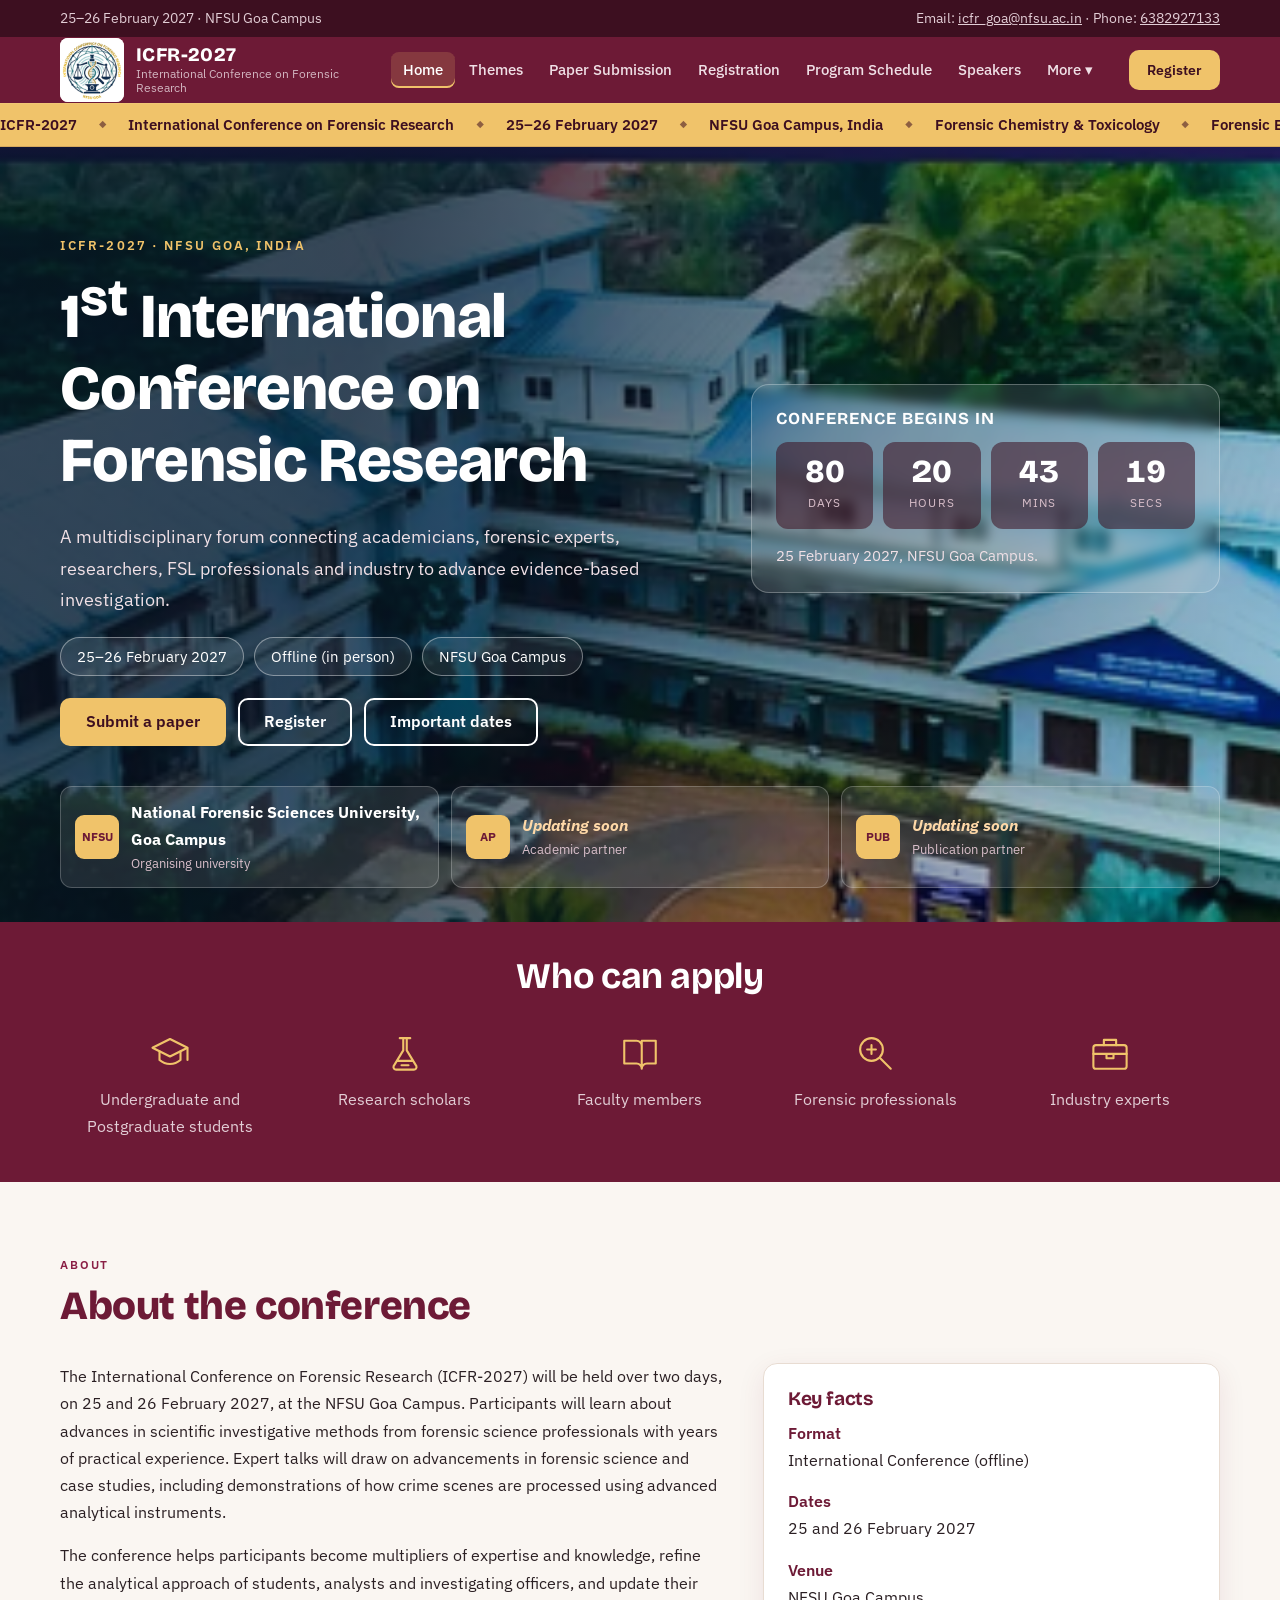
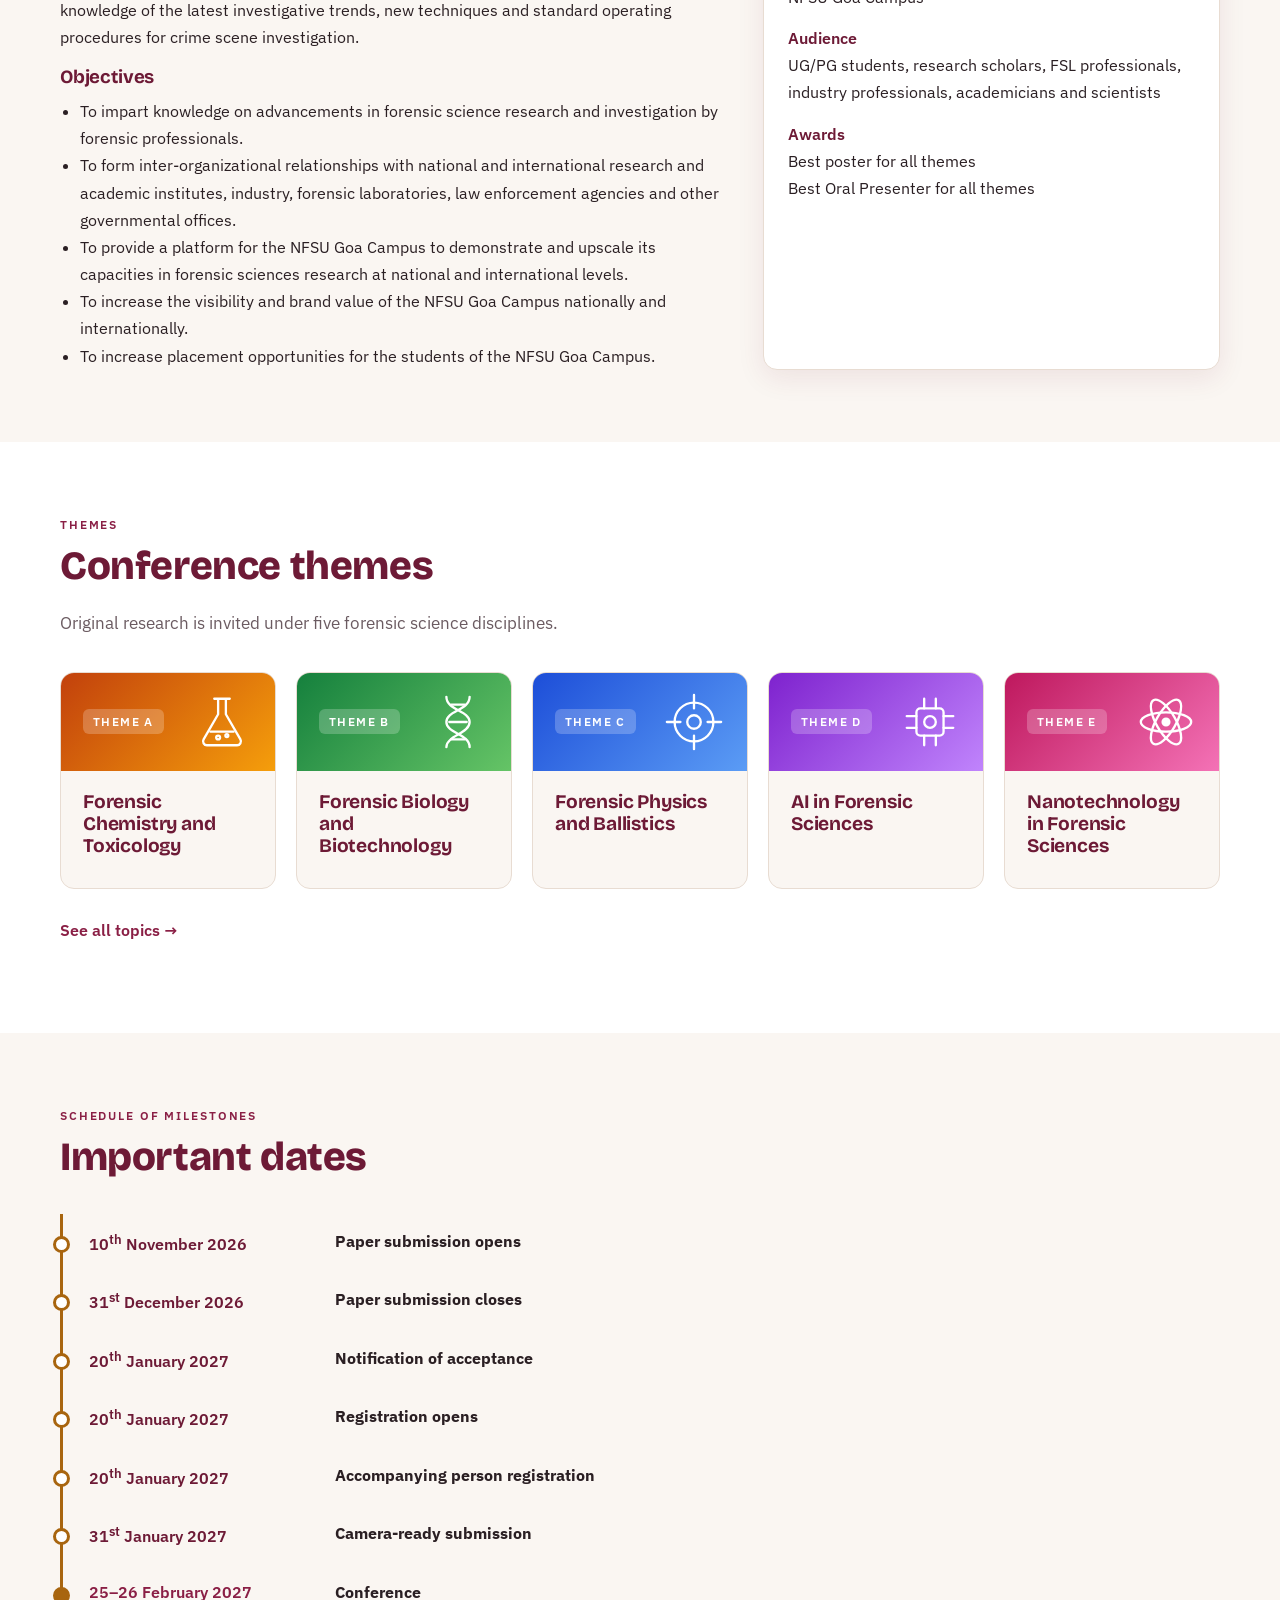
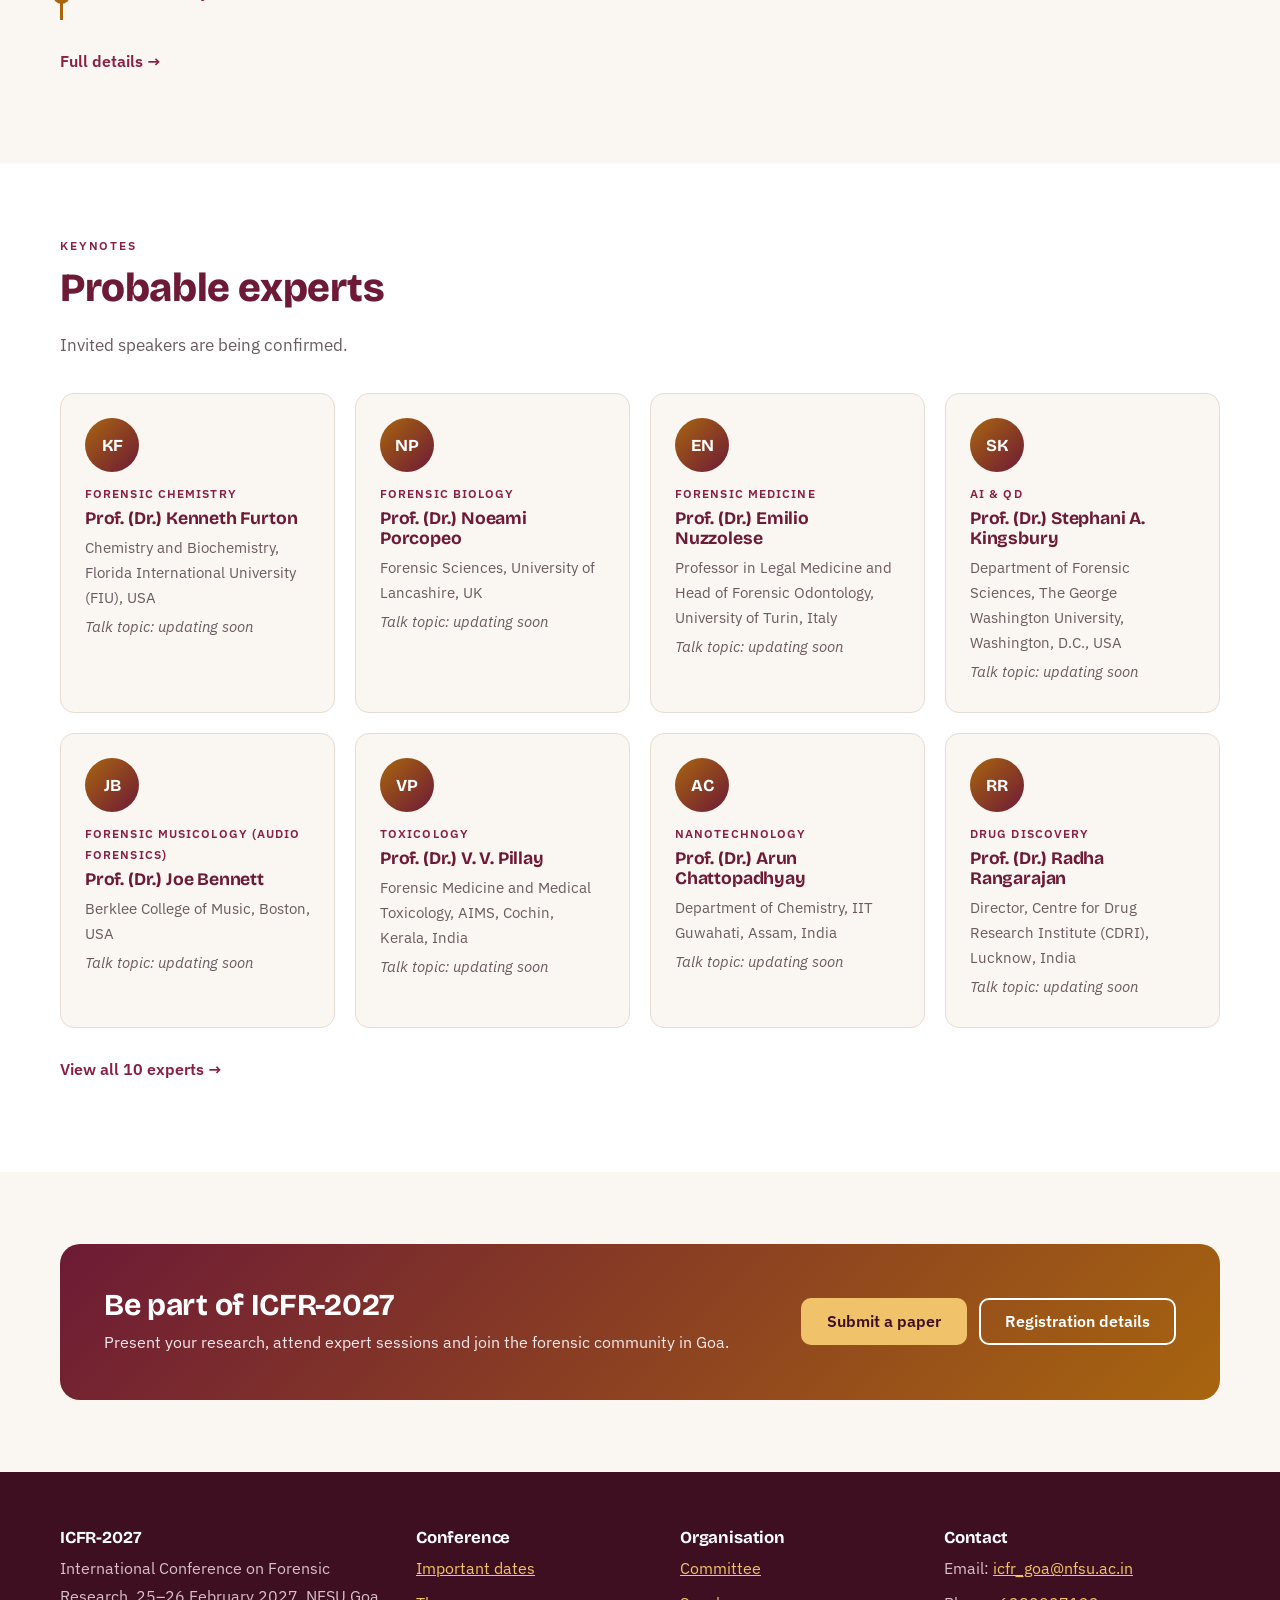
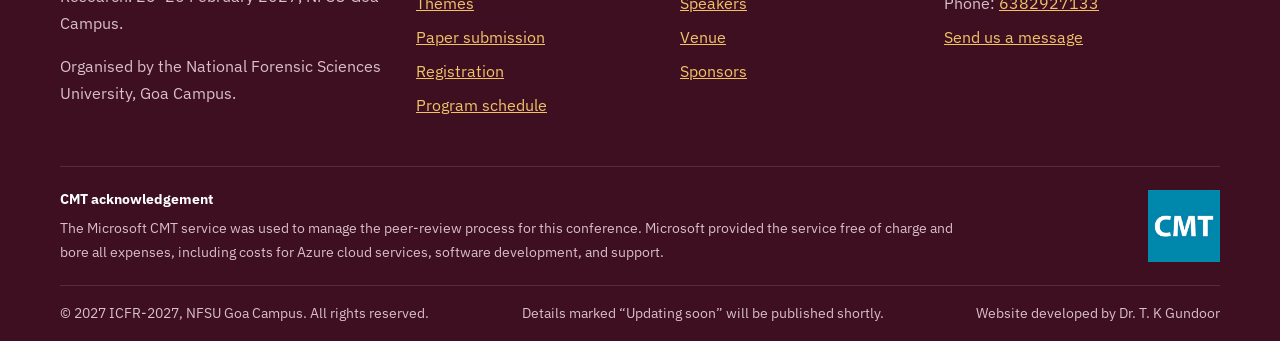
==== index.html @ ade4dafa "Initial commit" ====
<!doctype html>
<html lang="en">
<head>
<meta charset="utf-8">
<meta name="viewport" content="width=device-width, initial-scale=1">
<title>International Conference on Forensic Research (ICFR-2027)</title>
<meta name="description" content="ICFR-2027: two-day international conference on forensic research at NFSU Goa Campus, 25-26 February 2027. Call for papers, speakers, registration and programme.">
<meta name="theme-color" content="#6d1a36">
<link rel="canonical" href="https://www.example.org/">
<meta property="og:type" content="website">
<meta property="og:title" content="International Conference on Forensic Research (ICFR-2027)">
<meta property="og:description" content="ICFR-2027: two-day international conference on forensic research at NFSU Goa Campus, 25-26 February 2027. Call for papers, speakers, registration and programme.">
<meta property="og:url" content="https://www.example.org/">
<meta property="og:image" content="https://www.example.org/images/og-image.svg">
<meta name="twitter:card" content="summary_large_image">
<link rel="icon" href="images/favicon.svg" type="image/svg+xml">
<link rel="preconnect" href="https://fonts.googleapis.com">
<link rel="preconnect" href="https://fonts.gstatic.com" crossorigin>
<link rel="stylesheet" href="https://fonts.googleapis.com/css2?family=Bricolage+Grotesque:opsz,wght@12..96,500;12..96,700;12..96,800&family=IBM+Plex+Sans:wght@400;500;600&display=swap">
<link rel="stylesheet" href="css/style.css">
<script>document.documentElement.classList.add('js')</script>
<script type="application/ld+json">{"@context":"https://schema.org","@type":"Event","name":"International Conference on Forensic Research (ICFR-2027)","startDate":"2027-02-25","endDate":"2027-02-26","eventAttendanceMode":"https://schema.org/OfflineEventAttendanceMode","eventStatus":"https://schema.org/EventScheduled","location":{"@type":"Place","name":"NFSU Goa Campus","address":"Goa, India"},"organizer":{"@type":"Organization","name":"National Forensic Sciences University, Goa Campus"},"description":"A two-day international conference on forensic research."}</script>
</head>
<body>
<a class="skip" href="#main">Skip to main content</a>
<div class="topbar"><div class="container"><span>25&ndash;26 February 2027 &middot; NFSU Goa Campus</span><span>Email: <span class="upd" data-cfg="email">Updating soon</span> &middot; Phone: <span class="upd" data-cfg="phone">Updating soon</span></span></div></div>
<header class="site-header"><div class="container">
  <a class="brand" href="index.html" aria-label="ICFR-2027 home"><img class="brand-logo" src="images/icfr-goa-logo.png" alt="" aria-hidden="true"><span><strong>ICFR-2027</strong><small>International Conference on Forensic Research</small></span></a>
  <button class="menu-toggle" aria-controls="site-nav" aria-expanded="false">Menu</button>
  <nav id="site-nav" aria-label="Main"><ul class="nav"><li><a href="index.html" aria-current="page">Home</a></li><li><a href="call-for-papers.html">Themes</a></li><li><a href="submission.html">Paper Submission</a></li><li><a href="registration.html">Registration</a></li><li><a href="schedule.html">Program Schedule</a></li><li><a href="speakers.html">Speakers</a></li><li class="m-only"><a href="important-dates.html">Important Dates</a></li><li class="m-only"><a href="venue.html">Venue</a></li><li class="m-only"><a href="goa-guide.html">Explore Goa</a></li><li class="m-only"><a href="committee.html">Committee</a></li><li class="m-only"><a href="sponsors.html">Sponsors</a></li><li class="m-only"><a href="contact.html">Contact</a></li><li class="has-more"><button class="more-btn" aria-expanded="false" aria-haspopup="true">More &#9662;</button><ul class="more-menu"><li><a href="important-dates.html">Important Dates</a></li><li><a href="venue.html">Venue</a></li><li><a href="goa-guide.html">Explore Goa</a></li><li><a href="committee.html">Committee</a></li><li><a href="sponsors.html">Sponsors</a></li><li><a href="contact.html">Contact</a></li></ul></li></ul></nav>
  <a class="btn primary sm hdr-cta" href="registration.html">Register</a>
</div></header>
<div class="ticker" aria-label="Conference announcements"><div class="ticker-track"><div class="ticker-group"><span>ICFR-2027</span><span>International Conference on Forensic Research</span><span>25&ndash;26 February 2027</span><span>NFSU Goa Campus, India</span><span>Forensic Chemistry &amp; Toxicology</span><span>Forensic Biology &amp; Biotechnology</span><span>Forensic Physics &amp; Ballistics</span><span>AI in Forensic Sciences</span><span>Nanotechnology in Forensic Sciences</span><span>Paper submissions open 10 November 2026</span></div><div class="ticker-group" aria-hidden="true"><span>ICFR-2027</span><span>International Conference on Forensic Research</span><span>25&ndash;26 February 2027</span><span>NFSU Goa Campus, India</span><span>Forensic Chemistry &amp; Toxicology</span><span>Forensic Biology &amp; Biotechnology</span><span>Forensic Physics &amp; Ballistics</span><span>AI in Forensic Sciences</span><span>Nanotechnology in Forensic Sciences</span><span>Paper submissions open 10 November 2026</span></div></div></div>
<main id="main">

<header class="hero" id="home">
<div class="hero-marquee" aria-hidden="true"><div class="hero-marquee-track"><img src="images/home-campus-marquee.png" alt="" fetchpriority="high"><img src="images/home-forensics-marquee.png" alt="" loading="lazy"><img src="images/home-campus-marquee.png" alt="" loading="lazy"></div></div>
<div class="container">
 <div class="hero-main">
  <div>
   <span class="kicker">ICFR-2027 &middot; NFSU Goa, India</span>
   <h1>1<sup>st</sup> International Conference on Forensic Research</h1>
   <p class="lede">A multidisciplinary forum connecting academicians, forensic experts, researchers, FSL professionals and industry to advance evidence-based investigation.</p>
   <div class="chips"><span>25&ndash;26 February 2027</span><span>Offline (in person)</span><span>NFSU Goa Campus</span></div>
   <div class="actions"><a class="btn primary" href="submission.html">Submit a paper</a><a class="btn ghost" href="registration.html">Register</a><a class="btn ghost" href="important-dates.html">Important dates</a></div>
  </div>
  <aside class="cd-card" aria-label="Countdown to the conference">
   <h2>Conference begins in</h2>
   <div class="countdown" data-target="2027-02-25T09:00:00+05:30" role="timer"><div><b data-u="d">--</b><span>Days</span></div><div><b data-u="h">--</b><span>Hours</span></div><div><b data-u="m">--</b><span>Mins</span></div><div><b data-u="s">--</b><span>Secs</span></div></div>
   <p class="cd-msg">25 February 2027, NFSU Goa Campus.</p>
  </aside>
 </div>
 <div class="host-strip" aria-label="Organisers">
  <div class="host"><span class="emblem">NFSU</span><span><strong>National Forensic Sciences University, Goa Campus</strong><small>Organising university</small></span></div>
  <div class="host"><span class="emblem">AP</span><span><strong class="upd">Updating soon</strong><small>Academic partner</small></span></div>
  <div class="host"><span class="emblem">PUB</span><span><strong class="upd">Updating soon</strong><small>Publication partner</small></span></div>
 </div>
</div></header>
<section class="audience-band"><div class="container">
 <h2>Who can apply</h2>
 <div class="audience-list">
  <div class="audience-item"><svg viewBox="0 0 48 48" aria-hidden="true"><path d="m4 18 20-10 20 10-20 10L4 18Z"/><path d="M12 22v10c7 6 17 6 24 0V22M44 19v13"/></svg><span>Undergraduate and Postgraduate students</span></div>
    <div class="audience-item"><svg viewBox="0 0 48 48" aria-hidden="true"><path d="M18 7h12M22 7v14L11 39a3 3 0 0 0 3 4h20a3 3 0 0 0 3-4L26 21V7M16 33h16M20 38h8"/></svg><span>Research scholars</span></div>
  <div class="audience-item"><svg viewBox="0 0 48 48" aria-hidden="true"><path d="M6 10h14a6 6 0 0 1 6 6v26a6 6 0 0 0-6-6H6zM42 10H28a6 6 0 0 0-2 0v32a6 6 0 0 1 6-6h10z"/></svg><span>Faculty members</span></div>
  <div class="audience-item"><svg viewBox="0 0 48 48" aria-hidden="true"><circle cx="20" cy="20" r="13"/><path d="m30 30 12 12M15 20h10M20 15v10"/></svg><span>Forensic professionals</span></div>
  <div class="audience-item"><svg viewBox="0 0 48 48" aria-hidden="true"><rect x="5" y="15" width="38" height="27" rx="3"/><path d="M17 15V9h14v6M5 25h38M20 25v5h8v-5"/></svg><span>Industry experts</span></div>

 </div>
</div></section>
<section class="section"><div class="container"><div class="sec-head reveal"><span class="eyebrow">About</span><h2>About the conference</h2></div>
<div class="split">
 <div class="reveal">
  <p>The International Conference on Forensic Research (ICFR-2027) will be held over two days, on 25 and 26 February 2027, at the NFSU Goa Campus. Participants will learn about advances in scientific investigative methods from forensic science professionals with years of practical experience. Expert talks will draw on advancements in forensic science and case studies, including demonstrations of how crime scenes are processed using advanced analytical instruments.</p>
  <p>The conference helps participants become multipliers of expertise and knowledge, refine the analytical approach of students, analysts and investigating officers, and update their knowledge of the latest investigative trends, new techniques and standard operating procedures for crime scene investigation.</p>
  <h3>Objectives</h3><ul class="plain-list"><li>To impart knowledge on advancements in forensic science research and investigation by forensic professionals.</li><li>To form inter-organizational relationships with national and international research and academic institutes, industry, forensic laboratories, law enforcement agencies and other governmental offices.</li><li>To provide a platform for the NFSU Goa Campus to demonstrate and upscale its capacities in forensic sciences research at national and international levels.</li><li>To increase the visibility and brand value of the NFSU Goa Campus nationally and internationally.</li><li>To increase placement opportunities for the students of the NFSU Goa Campus.</li></ul>
 </div>
 <aside class="card reveal"><h3>Key facts</h3><dl class="facts">
  <div><dt>Format</dt><dd>International Conference (offline)</dd></div>
  <div><dt>Dates</dt><dd>25 and 26 February 2027</dd></div>
  <div><dt>Venue</dt><dd>NFSU Goa Campus</dd></div>
  <!--<div><dt>Expected participants</dt><dd>Approximately 200</dd></div>-->
  <div><dt>Audience</dt><dd>UG/PG students, research scholars, FSL professionals, industry professionals, academicians and scientists</dd></div>
  <div><dt>Awards</dt><dd>Best poster for all themes<p>Best Oral Presenter for all themes</p></dd></div>
 </dl></aside>
</div></div></section><section class="section alt"><div class="container"><div class="sec-head reveal"><span class="eyebrow">Themes</span><h2>Conference themes</h2><p>Original research is invited under five forensic science disciplines.</p></div><div class="grid g5"><article class="card theme tA reveal"><div class="band"><span class="code">THEME A</span><svg viewBox="0 0 64 64" aria-hidden="true"><path d="M24 8h16M28 8v16L13 50a4 4 0 0 0 3.5 6h31a4 4 0 0 0 3.5-6L36 24V8"/><path d="M20 42h24"/><circle cx="28" cy="48" r="2"/><circle cx="37" cy="46" r="1.5"/></svg></div><div class="body"><h3>Forensic Chemistry and Toxicology</h3></div></article><article class="card theme tB reveal"><div class="band"><span class="code">THEME B</span><svg viewBox="0 0 64 64" aria-hidden="true"><path d="M20 6c0 14 24 14 24 26S20 46 20 58"/><path d="M44 6c0 14-24 14-24 26s24 12 24 26"/><path d="M25 14h14M23 32h18M25 50h14"/></svg></div><div class="body"><h3>Forensic Biology and Biotechnology</h3></div></article><article class="card theme tC reveal"><div class="band"><span class="code">THEME C</span><svg viewBox="0 0 64 64" aria-hidden="true"><circle cx="32" cy="32" r="20"/><circle cx="32" cy="32" r="7"/><path d="M32 4v14M32 46v14M4 32h14M46 32h14"/></svg></div><div class="body"><h3>Forensic Physics and Ballistics</h3></div></article><article class="card theme tD reveal"><div class="band"><span class="code">THEME D</span><svg viewBox="0 0 64 64" aria-hidden="true"><rect x="18" y="18" width="28" height="28" rx="4"/><circle cx="32" cy="32" r="6"/><path d="M26 8v10M38 8v10M26 46v10M38 46v10M8 26h10M8 38h10M46 26h10M46 38h10"/></svg></div><div class="body"><h3>AI in Forensic Sciences</h3></div></article><article class="card theme tE reveal"><div class="band"><span class="code">THEME E</span><svg viewBox="0 0 64 64" aria-hidden="true"><ellipse cx="32" cy="32" rx="26" ry="10"/><ellipse cx="32" cy="32" rx="26" ry="10" transform="rotate(60 32 32)"/><ellipse cx="32" cy="32" rx="26" ry="10" transform="rotate(120 32 32)"/><circle cx="32" cy="32" r="3.5" fill="#fff"/></svg></div><div class="body"><h3>Nanotechnology in Forensic Sciences</h3></div></article></div><p class="mt"><a class="link-more" href="call-for-papers.html">See all topics</a></p></div></section><section class="section"><div class="container"><div class="sec-head reveal"><span class="eyebrow">Schedule of milestones</span><h2>Important dates</h2></div><ol class="timeline reveal"><li><time datetime="2026-11-10">10<sup>th</sup> November 2026</time><div><strong>Paper submission opens</strong></div></li><li><time datetime="2026-12-31">31<sup>st</sup> December 2026</time><div><strong>Paper submission closes</strong></div></li><li><time datetime="2027-01-20">20<sup>th</sup> January 2027</time><div><strong>Notification of acceptance</strong></div></li><li><time datetime="2027-01-20">20<sup>th</sup> January 2027</time><div><strong>Registration opens</strong></div></li><li><time datetime="2027-01-20">20<sup>th</sup> January 2027</time><div><strong>Accompanying person registration</strong></div></li><li><time datetime="2027-01-31">31<sup>st</sup> January 2027</time><div><strong>Camera-ready submission</strong></div></li><li class="main"><time datetime="2027-02-25">25&ndash;26 February 2027</time><div><strong>Conference</strong></div></li></ol><p class="mt"><a class="link-more" href="important-dates.html">Full details</a></p></div></section><section class="section alt"><div class="container"><div class="sec-head reveal"><span class="eyebrow">Keynotes</span><h2>Probable experts</h2><p>Invited speakers are being confirmed.</p></div><div class="grid g4"><article class="card person reveal"><div class="avatar">KF</div><span class="role">Forensic Chemistry</span><h3>Prof. (Dr.) Kenneth Furton</h3><p>Chemistry and Biochemistry, Florida International University (FIU), USA</p><p class="upd">Talk topic: updating soon</p></article><article class="card person reveal"><div class="avatar">NP</div><span class="role">Forensic Biology</span><h3>Prof. (Dr.) Noeami Porcopeo</h3><p>Forensic Sciences, University of Lancashire, UK</p><p class="upd">Talk topic: updating soon</p></article><article class="card person reveal"><div class="avatar">EN</div><span class="role">Forensic Medicine</span><h3>Prof. (Dr.) Emilio Nuzzolese</h3><p>Professor in Legal Medicine and Head of Forensic Odontology, University of Turin, Italy</p><p class="upd">Talk topic: updating soon</p></article><article class="card person reveal"><div class="avatar">SK</div><span class="role">AI &amp; QD</span><h3>Prof. (Dr.) Stephani A. Kingsbury</h3><p>Department of Forensic Sciences, The George Washington University, Washington, D.C., USA</p><p class="upd">Talk topic: updating soon</p></article><article class="card person reveal"><div class="avatar">JB</div><span class="role">Forensic Musicology (Audio Forensics)</span><h3>Prof. (Dr.) Joe Bennett</h3><p>Berklee College of Music, Boston, USA</p><p class="upd">Talk topic: updating soon</p></article><article class="card person reveal"><div class="avatar">VP</div><span class="role">Toxicology</span><h3>Prof. (Dr.) V. V. Pillay</h3><p>Forensic Medicine and Medical Toxicology, AIMS, Cochin, Kerala, India</p><p class="upd">Talk topic: updating soon</p></article><article class="card person reveal"><div class="avatar">AC</div><span class="role">Nanotechnology</span><h3>Prof. (Dr.) Arun Chattopadhyay</h3><p>Department of Chemistry, IIT Guwahati, Assam, India</p><p class="upd">Talk topic: updating soon</p></article><article class="card person reveal"><div class="avatar">RR</div><span class="role">Drug discovery</span><h3>Prof. (Dr.) Radha Rangarajan</h3><p>Director, Centre for Drug Research Institute (CDRI), Lucknow, India</p><p class="upd">Talk topic: updating soon</p></article></div><p class="mt"><a class="link-more" href="speakers.html">View all 10 experts</a></p></div></section><section class="section"><div class="container"><div class="cta-band reveal"><div><h2>Be part of ICFR-2027</h2><p>Present your research, attend expert sessions and join the forensic community in Goa.</p></div><div class="actions"><a class="btn primary" href="submission.html">Submit a paper</a><a class="btn ghost" href="registration.html">Registration details</a></div></div></div></section>
</main>
<footer class="site-footer"><div class="container">
  <div class="cols">
    <div><h3>ICFR-2027</h3><p>International Conference on Forensic Research. 25&ndash;26 February 2027, NFSU Goa Campus.</p><p>Organised by the National Forensic Sciences University, Goa Campus.</p></div>
    <div><h3>Conference</h3><ul><li><a href="important-dates.html">Important dates</a></li><li><a href="call-for-papers.html">Themes</a></li><li><a href="submission.html">Paper submission</a></li><li><a href="registration.html">Registration</a></li><li><a href="schedule.html">Program schedule</a></li></ul></div>
    <div><h3>Organisation</h3><ul><li><a href="committee.html">Committee</a></li><li><a href="speakers.html">Speakers</a></li><li><a href="venue.html">Venue</a></li><li><a href="sponsors.html">Sponsors</a></li></ul></div>
    <div><h3>Contact</h3><ul><li>Email: <span class="upd" data-cfg="email">Updating soon</span></li><li>Phone: <span class="upd" data-cfg="phone">Updating soon</span></li><li><a href="contact.html">Send us a message</a></li></ul></div>
  </div>
  <div class="cmt-ack"><p><strong>CMT acknowledgement</strong><br>The Microsoft CMT service was used to manage the peer-review process for this conference. Microsoft provided the service free of charge and bore all expenses, including costs for Azure cloud services, software development, and support.</p><img src="images/microsoft-cmt-logo.png" alt="Microsoft CMT logo" width="72" height="72" loading="lazy"></div>
  <div class="legal"><span>&copy; 2027 ICFR-2027, NFSU Goa Campus. All rights reserved.</span><span>Details marked &ldquo;Updating soon&rdquo; will be published shortly.</span><span>Website developed by Dr. T. K Gundoor</span></div>
</div></footer>
<button class="to-top" aria-label="Back to top">&uarr;</button>
<script src="js/config.js"></script>
<script src="js/main.js"></script>
</body>
</html>
---- css/style.css ----
/* ICFR-2027 – main stylesheet */
:root{
  --navy:#6d1a36;--navy-d:#3d0f20;--teal:#a8650f;--teal-l:#f0c36a;
  --bg:#faf6f2;--surface:#ffffff;--ink:#2a1f23;--mute:#6b5b61;--line:#e8dcd2;
  --head:#6d1a36;--link:#8a1f45;--amber:#b45309;--thead:#6d1a36;--row:#f8f1ea;
  --radius:14px;--shadow:0 8px 28px rgba(109,26,54,.09);
}
@media (prefers-color-scheme:dark){
  :root{--bg:#1a0d13;--surface:#26141d;--ink:#f3e9ee;--mute:#bfa9b3;--line:#46283a;--head:#fbeff4;--link:#f0c36a;--amber:#fbbf24;--thead:#5a1730;--row:#2f1923;--shadow:0 8px 28px rgba(0,0,0,.45)}
}
*,*::before,*::after{box-sizing:border-box}
html{scroll-behavior:smooth;scroll-padding-top:96px;-webkit-text-size-adjust:100%}
body{margin:0;font:400 1rem/1.7 "IBM Plex Sans",system-ui,-apple-system,"Segoe UI",Roboto,sans-serif;color:var(--ink);background:var(--bg)}
img,svg{max-width:100%}
h1,h2,h3,h4{font-family:"Bricolage Grotesque","IBM Plex Sans",system-ui,sans-serif;line-height:1.15;margin:0 0 .5em;color:var(--head);letter-spacing:-.01em}
p{margin:0 0 1em}
a{color:var(--link)}
:focus-visible{outline:3px solid var(--teal-l);outline-offset:2px;border-radius:4px}
.skip{position:absolute;left:-999px;top:8px;background:#fff;color:#000;padding:10px 16px;z-index:200;border-radius:8px;font-weight:600}
.skip:focus{left:8px}
.container{width:min(1160px,100% - 40px);margin-inline:auto}
.upd{color:var(--amber);font-style:italic}
.note{color:var(--mute);font-size:.92rem}

/* top bar + header */
.topbar{background:var(--navy-d);color:#e2cdd5;font-size:.85rem}
.topbar .container{display:flex;flex-wrap:wrap;gap:6px 22px;justify-content:space-between;padding:7px 0}
.topbar a{color:#e2cdd5}
.site-header{position:sticky;top:0;z-index:50;background:var(--navy);box-shadow:0 1px 0 rgba(255,255,255,.08)}
.site-header.scrolled{box-shadow:0 6px 20px rgba(0,0,0,.28)}
.site-header .container{display:flex;align-items:center;gap:18px;min-height:66px}
.brand{display:flex;align-items:center;gap:12px;color:#fff;text-decoration:none;margin-right:auto}
.brand-logo{width:64px;height:64px;flex:none;object-fit:contain;background:#fff;border-radius:8px}
.brand strong{display:block;font:800 1.2rem/1 "Bricolage Grotesque",sans-serif;letter-spacing:.02em}
.brand small{display:block;color:#d2b5c0;font-size:.72rem;line-height:1.2;margin-top:3px;max-width:220px}
.nav{display:flex;align-items:center;gap:2px;list-style:none;margin:0;padding:0}
.nav a,.nav .more-btn{color:#f0e0e6;text-decoration:none;font:500 .92rem/1 "IBM Plex Sans",sans-serif;padding:11px 12px;border-radius:8px;background:none;border:0;cursor:pointer;display:inline-flex;align-items:center;gap:6px}
.nav a:hover,.nav .more-btn:hover{background:rgba(255,255,255,.1);color:#fff}
.nav a[aria-current="page"],.nav .more-btn.active{color:#fff;background:rgba(240,195,106,.18);box-shadow:inset 0 -2px 0 var(--teal-l)}
.has-more{position:relative}
.more-menu{position:absolute;right:0;top:calc(100% + 8px);min-width:210px;background:var(--surface);border:1px solid var(--line);border-radius:12px;box-shadow:var(--shadow);padding:6px;list-style:none;margin:0;display:none}
.more-menu.open{display:block}
.more-menu a{display:block;color:var(--ink);padding:10px 12px}
.more-menu a:hover{background:var(--row);color:var(--link)}
.more-menu a[aria-current="page"]{color:var(--link);background:var(--row);box-shadow:none}
.hdr-cta{margin-left:6px}
.menu-toggle{display:none;background:none;border:1px solid rgba(255,255,255,.35);color:#fff;border-radius:8px;padding:8px 12px;font:600 .9rem "IBM Plex Sans",sans-serif;cursor:pointer}

/* buttons */
.btn{display:inline-block;padding:12px 24px;border-radius:10px;font-weight:600;text-decoration:none;border:2px solid transparent;cursor:pointer;font-family:inherit;font-size:1rem;line-height:1.2;transition:transform .15s,background .15s}
.btn:hover{transform:translateY(-2px)}
.btn.primary{background:var(--teal-l);color:#3d0f20}
.btn.primary:hover{background:#f6d58f}
.btn.ghost{border-color:#fff;color:#fff}
.btn.ghost:hover{background:rgba(255,255,255,.14)}
.btn.solid{background:var(--navy);color:#fff}
.btn.solid:hover{background:#8a2447}
.btn.sm{padding:9px 16px;font-size:.9rem}
.btn.is-disabled{opacity:.6;pointer-events:none;cursor:not-allowed}
@media(prefers-color-scheme:dark){.btn.solid{background:#8a2447}}

/* hero */
.hero{position:relative;color:#fff;background:var(--navy);overflow:hidden}
.hero-marquee{position:absolute;inset:0;overflow:hidden}
.hero-marquee-track{display:flex;width:300%;height:100%;animation:hero-slideshow 18s ease-in-out infinite}
.hero-marquee-track img{width:33.333333%;height:100%;flex:none;object-fit:cover}
.hero::before{content:"";position:absolute;inset:0;background:linear-gradient(100deg,rgba(7,18,35,.76) 28%,rgba(7,18,35,.48) 62%,rgba(7,18,35,.18));z-index:1}
@keyframes hero-slideshow{
  0%,27%{transform:translateX(0)}
  33%,60%{transform:translateX(-33.333333%)}
  66%,100%{transform:translateX(-66.666667%)}
}
.hero .container{position:relative;z-index:2}
.hero-main{padding:84px 0 40px;display:grid;grid-template-columns:1.25fr .9fr;gap:40px;align-items:center}
.kicker{display:inline-block;color:var(--teal-l);font-weight:600;letter-spacing:.16em;text-transform:uppercase;font-size:.82rem;margin-bottom:12px}
.hero h1{color:#fff;font-size:clamp(2.2rem,5.2vw,3.9rem);font-weight:800;margin-bottom:.4em}
.hero .lede{font-size:1.15rem;color:#f0e0e6;max-width:620px}
.chips{display:flex;flex-wrap:wrap;gap:10px;margin:22px 0}
.chips span{border:1px solid rgba(255,255,255,.4);background:rgba(255,255,255,.08);border-radius:99px;padding:6px 16px;font-size:.92rem}
.hero .actions{display:flex;flex-wrap:wrap;gap:12px}
.cd-card{background:rgba(255,255,255,.1);border:1px solid rgba(255,255,255,.28);backdrop-filter:blur(6px);border-radius:18px;padding:24px}
.cd-card h2{color:#fff;font-size:1.05rem;letter-spacing:.06em;text-transform:uppercase;margin-bottom:14px}
.countdown{display:grid;grid-template-columns:repeat(4,1fr);gap:10px;text-align:center}
.countdown div{background:rgba(61,15,32,.55);border-radius:12px;padding:14px 4px}
.countdown b{display:block;font:800 2rem/1 "Bricolage Grotesque",sans-serif;font-variant-numeric:tabular-nums}
.countdown span{font-size:.75rem;letter-spacing:.1em;text-transform:uppercase;color:#d9bfca}
.cd-card p{margin:14px 0 0;color:#f0e0e6;font-size:.92rem}
.host-strip{display:grid;grid-template-columns:repeat(auto-fit,minmax(250px,1fr));gap:12px;padding:0 0 34px}
.host{background:rgba(255,255,255,.1);border:1px solid rgba(255,255,255,.22);border-radius:12px;padding:12px 14px;display:flex;gap:12px;align-items:center}
.emblem{width:44px;height:44px;border-radius:9px;background:var(--teal-l);color:var(--navy);font-weight:800;display:grid;place-items:center;font-size:.78rem;flex:none}
.host small{display:block;color:#d9bfca;font-size:.82rem}
.host .upd{color:#ffd9a8}

/* inner page hero */
.page-hero{background:radial-gradient(900px 300px at 85% -20%,rgba(240,195,106,.28),transparent),linear-gradient(135deg,var(--navy-d),var(--navy));color:#fff;padding:54px 0 48px}
.page-hero h1{color:#fff;font-size:clamp(2rem,4.5vw,3rem);font-weight:800;margin-bottom:.3em}
.page-hero p{color:#efdde4;max-width:720px;font-size:1.1rem;margin:0}
.crumbs{font-size:.85rem;color:#d2b5c0;margin-bottom:14px}
.crumbs a{color:#d2b5c0}

/* sections */
.section{padding:72px 0}
.section.alt{background:var(--surface)}
.sec-head{max-width:760px;margin-bottom:34px}
.eyebrow{display:block;color:var(--link);font-weight:600;letter-spacing:.15em;text-transform:uppercase;font-size:.78rem;margin-bottom:8px}
.sec-head h2{font-size:clamp(1.7rem,3.6vw,2.5rem);font-weight:800}
.sec-head p{color:var(--mute);font-size:1.05rem}
.grid{display:grid;gap:20px}
.g2{grid-template-columns:repeat(auto-fit,minmax(min(100%,320px),1fr))}
.g3{grid-template-columns:repeat(auto-fit,minmax(min(100%,260px),1fr))}
.g5{grid-template-columns:repeat(5,1fr)}
@media(max-width:1100px){.g5{grid-template-columns:repeat(3,1fr)}}
@media(max-width:700px){.g5{grid-template-columns:repeat(auto-fit,minmax(min(100%,240px),1fr))}}
.g4{grid-template-columns:repeat(auto-fit,minmax(min(100%,220px),1fr))}
.split{display:grid;grid-template-columns:1.45fr 1fr;gap:40px}
@media(max-width:900px){.split,.hero-main{grid-template-columns:1fr}.hero-main{padding-top:56px}}
.card{background:var(--surface);border:1px solid var(--line);border-radius:var(--radius);padding:24px;box-shadow:var(--shadow)}
.section.alt .card{background:var(--bg);box-shadow:none}
.card h3{font-size:1.2rem}
.card ul,.plain-list{margin:.4em 0 0;padding-left:20px}
.card li{margin-bottom:4px}
.link-more{font-weight:600;text-decoration:none}
.link-more::after{content:" \2192"}

/* stats */
.stats{background:var(--navy);color:#fff}
.stats .container{display:grid;grid-template-columns:repeat(auto-fit,minmax(170px,1fr));gap:10px;padding:34px 0}
.stat{text-align:center;padding:8px}
.stat b{display:block;font:800 2.6rem/1 "Bricolage Grotesque",sans-serif;color:var(--teal-l)}
.stat span{color:#e2cdd5;font-size:.95rem}
.audience-band{background:var(--navy);color:#fff;padding:34px 0}
.audience-band h2{text-align:center;color:#fff;font-size:clamp(1.7rem,3.2vw,2.25rem);margin-bottom:26px}
.audience-list{display:grid;grid-template-columns:repeat(5,minmax(0,1fr));gap:16px}
.audience-item{display:flex;flex-direction:column;align-items:center;justify-content:flex-start;gap:12px;padding:8px;text-align:center;color:#e2cdd5}
.audience-item svg{width:42px;height:42px;fill:none;stroke:var(--teal-l);stroke-width:2.4;stroke-linecap:round;stroke-linejoin:round;flex:none}
@media(max-width:800px){.audience-list{grid-template-columns:repeat(3,minmax(0,1fr))}}
@media(max-width:520px){.audience-list{grid-template-columns:repeat(2,minmax(0,1fr))}}

/* theme cards */
.theme{padding:0;overflow:hidden;display:flex;flex-direction:column;transition:transform .2s,box-shadow .2s}
.theme:hover{transform:translateY(-4px)}
.theme .band{background:linear-gradient(135deg,var(--c1),var(--c2));padding:18px 22px;display:flex;align-items:center;justify-content:space-between;color:#fff}
.theme .band svg{width:62px;height:62px;flex:none;fill:none;stroke:#fff;stroke-width:2.4;stroke-linecap:round;stroke-linejoin:round}
.code{display:inline-block;background:rgba(255,255,255,.22);color:#fff;font-size:.72rem;font-weight:600;letter-spacing:.12em;border-radius:6px;padding:3px 10px}
.theme .body{padding:20px 22px 22px;flex:1}
.theme li::marker{color:var(--c1)}
.tA{--c1:#c2410c;--c2:#f59e0b}.tB{--c1:#15803d;--c2:#65c466}.tC{--c1:#1d4ed8;--c2:#5b9cf5}.tD{--c1:#7e22ce;--c2:#c084fc}.tE{--c1:#be185d;--c2:#f472b6}

/* timeline */
.timeline{list-style:none;padding:0;margin:0;border-left:3px solid var(--teal)}
.timeline li{display:grid;grid-template-columns:230px 1fr;gap:16px;padding:14px 0 14px 26px;position:relative}
.timeline li::before{content:"";position:absolute;left:-10px;top:22px;width:17px;height:17px;border-radius:50%;background:var(--surface);border:3px solid var(--teal)}
.timeline li.main::before{background:var(--teal)}
.timeline time{font-weight:600;color:var(--head)}
.timeline li.main time{color:var(--link)}
@media(max-width:620px){.timeline li{grid-template-columns:1fr;gap:2px}}
.venue-map{width:100%;height:380px;border:0;border-radius:10px;background:var(--row)}
@media(max-width:620px){.venue-map{height:300px}}

/* tables */
.tablewrap{overflow-x:auto;border:1px solid var(--line);border-radius:12px;background:var(--surface)}
table{width:100%;border-collapse:collapse;min-width:520px}
th{background:var(--thead);color:#fff;text-align:left;padding:12px 16px;font-size:.9rem;font-weight:600}
td{padding:12px 16px;border-top:1px solid var(--line);vertical-align:top}
tbody tr:nth-child(even){background:var(--row)}
.num{text-align:right}
dl.facts{margin:0;display:grid;gap:14px}
dl.facts dt{font-weight:600;color:var(--head)}
dl.facts dd{margin:0}

/* people */
.person{text-align:left}
.avatar{width:54px;height:54px;border-radius:50%;background:linear-gradient(135deg,var(--teal),var(--navy));color:#fff;font:700 1.05rem "Bricolage Grotesque",sans-serif;display:grid;place-items:center;margin-bottom:12px}
.role{display:block;font-size:.76rem;font-weight:600;color:var(--link);letter-spacing:.09em;text-transform:uppercase;margin-bottom:4px}
.person h3{font-size:1.1rem;margin-bottom:6px}
.person p{color:var(--mute);font-size:.92rem;margin:0 0 4px}
.conv.main{border-top:5px solid var(--navy)}
.conv.co{border-top:5px solid var(--teal)}
.conv ul{list-style:none;padding:0;margin:0}
.conv li{padding:8px 0;border-top:1px solid var(--line);font-weight:500}
.conv li:first-child{border-top:0}
.nac{columns:2;column-gap:40px;margin:0;padding-left:22px}
@media(max-width:620px){.nac{columns:1}}
.nac li{margin-bottom:6px;break-inside:avoid}

/* tabs */
.tablist{display:none;gap:8px;margin-bottom:18px;flex-wrap:wrap}
.js .tablist{display:flex}
.tablist button{font:600 .98rem "IBM Plex Sans",sans-serif;padding:11px 20px;border-radius:10px;border:1px solid var(--line);background:var(--surface);color:var(--ink);cursor:pointer}
.tablist button[aria-selected="true"]{background:var(--navy);color:#fff;border-color:var(--navy)}
.tabpanel h3{margin-top:0}
.tabpanel+.tabpanel{margin-top:22px}
.js .tabpanel[hidden]{display:none}
.js .tabpanel+.tabpanel{margin-top:0}

/* forms */
form .field{margin-bottom:16px}
label{display:block;font-weight:600;margin-bottom:6px}
input,select,textarea{width:100%;font:inherit;color:var(--ink);background:var(--surface);border:1px solid var(--line);border-radius:10px;padding:12px 14px}
textarea{min-height:140px;resize:vertical}
.form-msg{margin-top:14px;padding:12px 14px;border-radius:10px;background:var(--row);border:1px solid var(--line)}
.form-msg[hidden]{display:none}

/* cta band */
.cta-band{background:linear-gradient(135deg,var(--navy),var(--teal));color:#fff;border-radius:20px;padding:44px;display:flex;flex-wrap:wrap;gap:22px;align-items:center;justify-content:space-between}
.cta-band h2{color:#fff;margin:0 0 6px;font-size:1.9rem}
.cta-band p{margin:0;color:#f8e9ee}
.cta-band .actions{display:flex;gap:12px;flex-wrap:wrap}

/* footer */
.site-footer{background:var(--navy-d);color:#d9bfca;padding:56px 0 0;margin-top:0}
.site-footer .cols{display:grid;grid-template-columns:1.4fr 1fr 1fr 1.2fr;gap:34px;padding-bottom:40px}
@media(max-width:900px){.site-footer .cols{grid-template-columns:1fr 1fr}}
@media(max-width:560px){.site-footer .cols{grid-template-columns:1fr}}
.site-footer h3{color:#fff;font-size:1.05rem}
.site-footer ul{list-style:none;margin:0;padding:0}
.site-footer li{margin-bottom:7px}
.site-footer a{color:#f0c36a}
.site-footer .upd{color:#ffd9a8}
.legal{border-top:1px solid rgba(255,255,255,.12);padding:16px 0;font-size:.85rem;display:flex;flex-wrap:wrap;gap:8px 20px;justify-content:space-between}
.cmt-ack{display:flex;align-items:center;justify-content:space-between;gap:24px;padding:20px 0;border-top:1px solid rgba(255,255,255,.12);color:#d9bfca}
.cmt-ack p{max-width:900px;margin:0;font-size:.9rem}
.cmt-ack strong{display:inline-block;color:#fff;margin-bottom:4px}
.cmt-ack img{width:72px;height:72px;flex:none}
@media(max-width:560px){.cmt-ack{align-items:flex-start;flex-direction:column;gap:14px}}

/* utilities */
.to-top{position:fixed;right:18px;bottom:18px;width:46px;height:46px;border-radius:50%;border:0;background:var(--navy);color:#fff;font-size:1.25rem;cursor:pointer;box-shadow:var(--shadow);opacity:0;pointer-events:none;transition:opacity .2s;z-index:40}
.to-top.show{opacity:1;pointer-events:auto}
.js .reveal{opacity:0;transform:translateY(20px);transition:opacity .6s ease,transform .6s ease}
.js .reveal.in{opacity:1;transform:none}
.center{text-align:center}
.mt{margin-top:28px}

/* mobile nav */
@media(max-width:1020px){
  .menu-toggle{display:inline-block}
  .site-header .container{flex-wrap:wrap;padding:8px 0}
  .brand{margin-right:0}
  .site-header nav{display:none;width:100%;order:3;padding-bottom:12px}
  .site-header nav.open{display:block}
  .nav{flex-direction:column;align-items:stretch;gap:0}
  .nav a{padding:13px 12px}
  .has-more{display:none}
  .nav .m-only{display:block}
  .hdr-cta{display:none}
  .container.hd{justify-content:space-between}
}
@media(min-width:1021px){.nav .m-only{display:none}}

@media(prefers-reduced-motion:reduce){
  html{scroll-behavior:auto}
  *{transition:none!important;animation:none!important}
  .js .reveal{opacity:1;transform:none}
  .hero-marquee-track{animation:none}
}
@media print{
  .topbar,.site-header,.to-top,.cta-band,.hero-marquee,.hero::before{display:none!important}
  body{background:#fff;color:#000}
  .hero,.page-hero,.stats{background:#fff!important;color:#000}
  .hero h1,.page-hero h1,.hero .lede{color:#000}
  .section{padding:24px 0}
  .card{box-shadow:none}
  .js .reveal{opacity:1;transform:none}
}

/* running head ticker */
.ticker{background:var(--teal-l);color:#3d0f20;overflow:hidden;white-space:nowrap;font-weight:600;font-size:.92rem;border-bottom:1px solid rgba(61,15,32,.15)}
.ticker-track{display:flex;width:max-content;animation:ticker 55s linear infinite}
.ticker:hover .ticker-track{animation-play-state:paused}
.ticker-group{display:flex;flex:none}
.ticker-group span{padding:9px 0;display:inline-flex;align-items:center}
.ticker-group span::after{content:"\25C6";margin:0 22px;font-size:.6rem;opacity:.55}
@keyframes ticker{to{transform:translateX(-50%)}}
@media(prefers-reduced-motion:reduce){.ticker-track{animation:none!important;overflow-x:auto;width:auto}.ticker{overflow-x:auto}}
@media print{.ticker{display:none}}
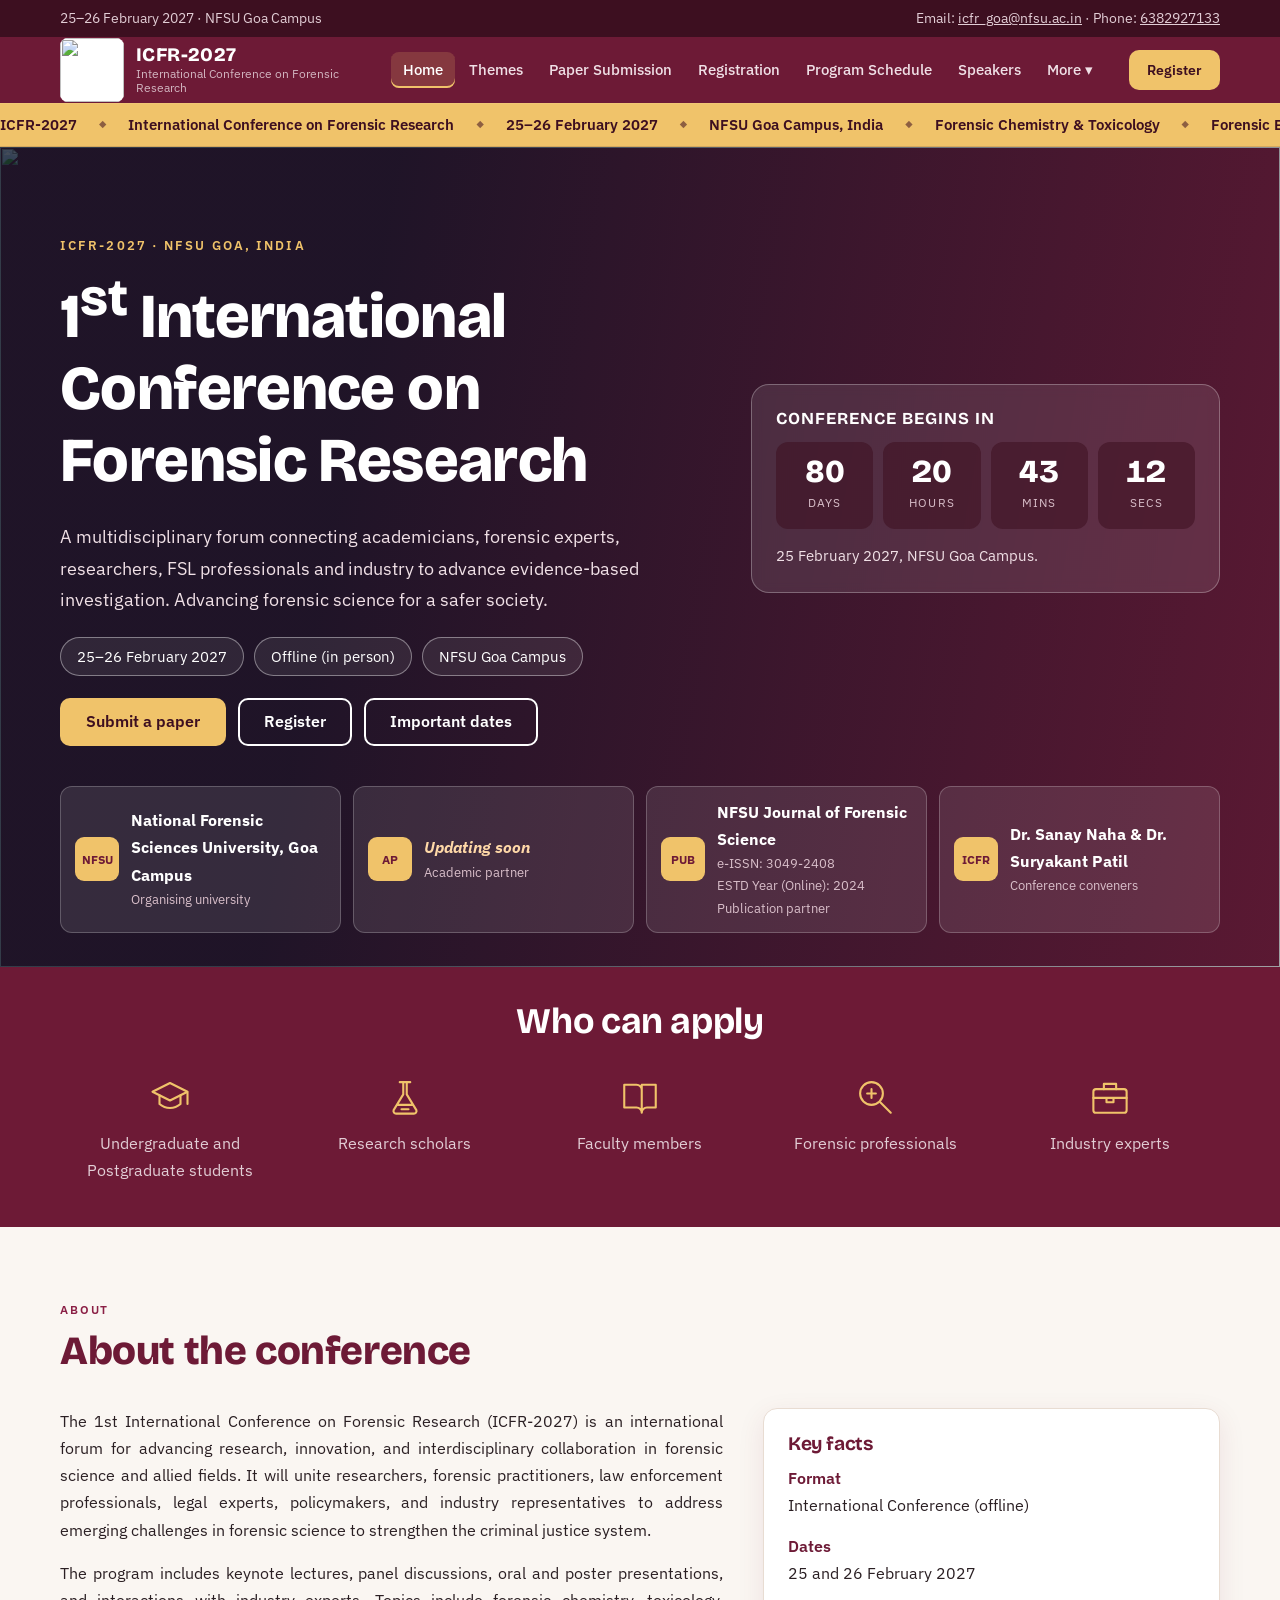
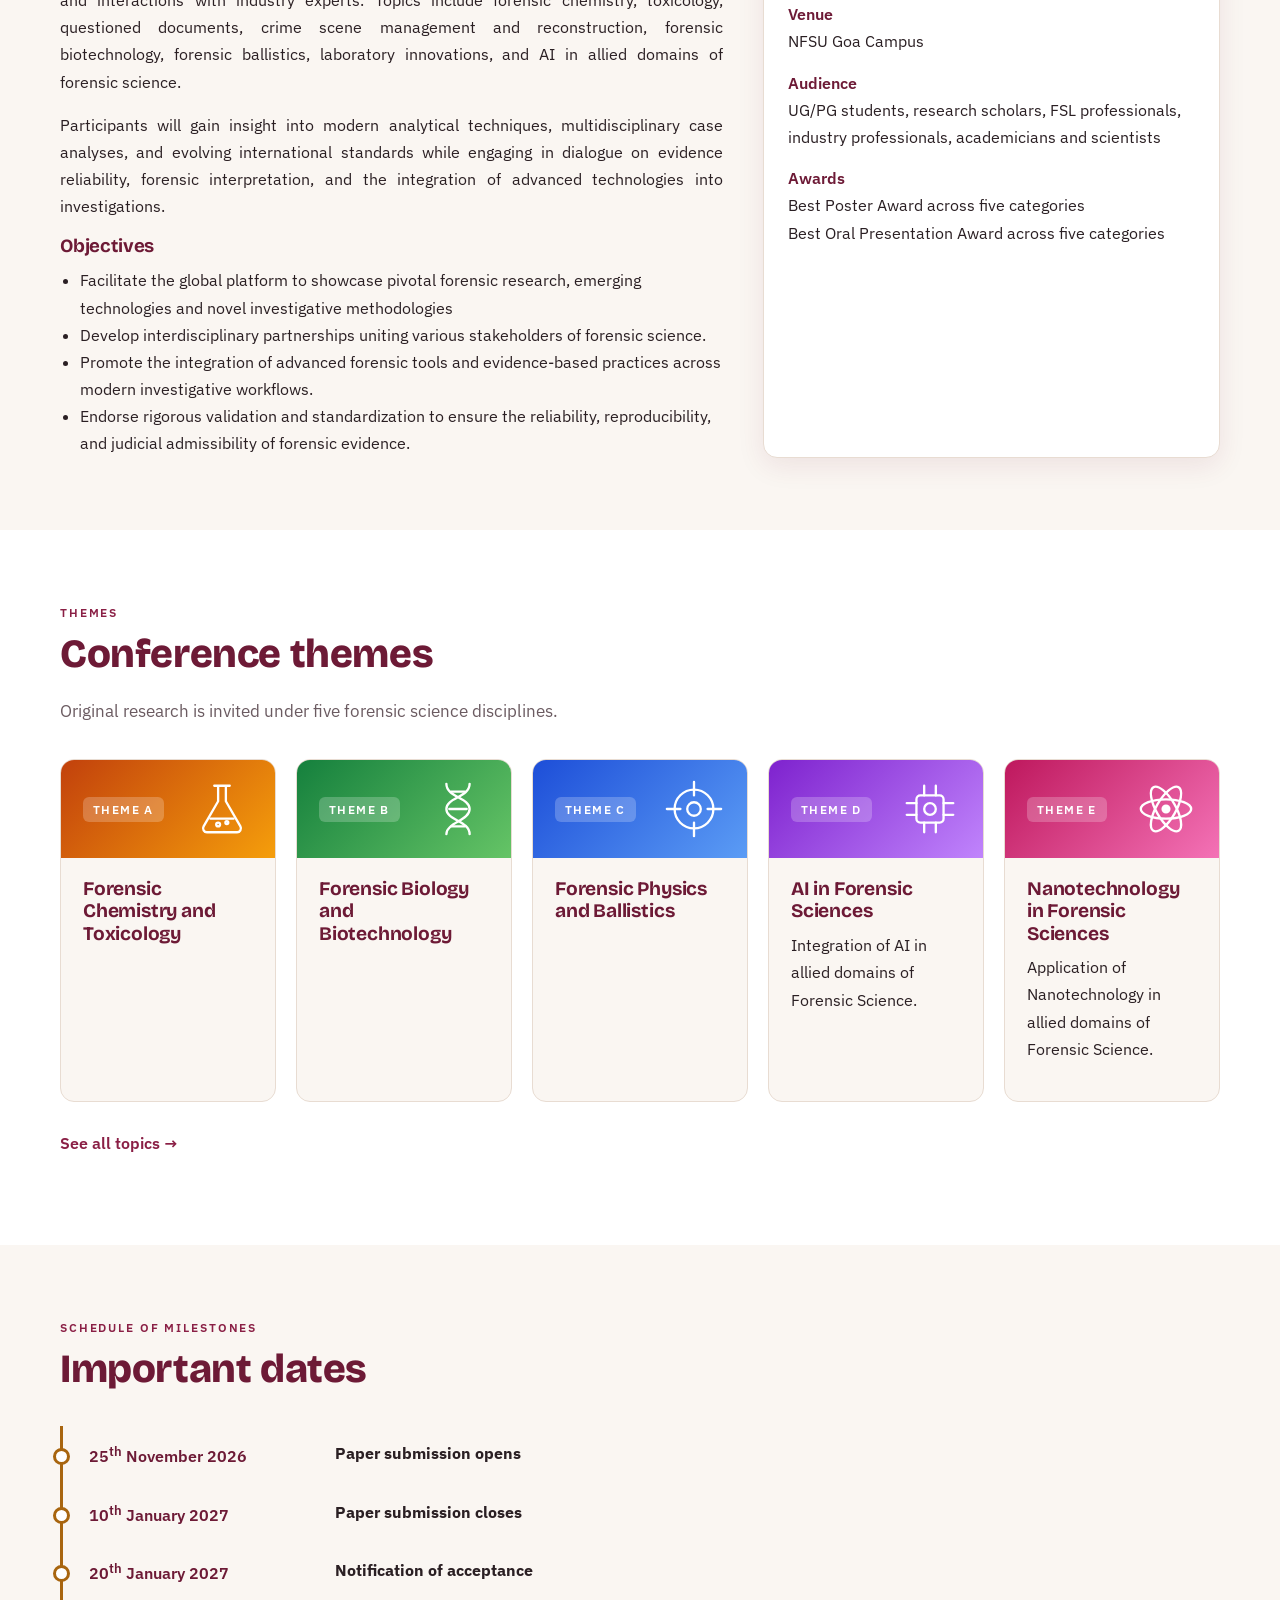
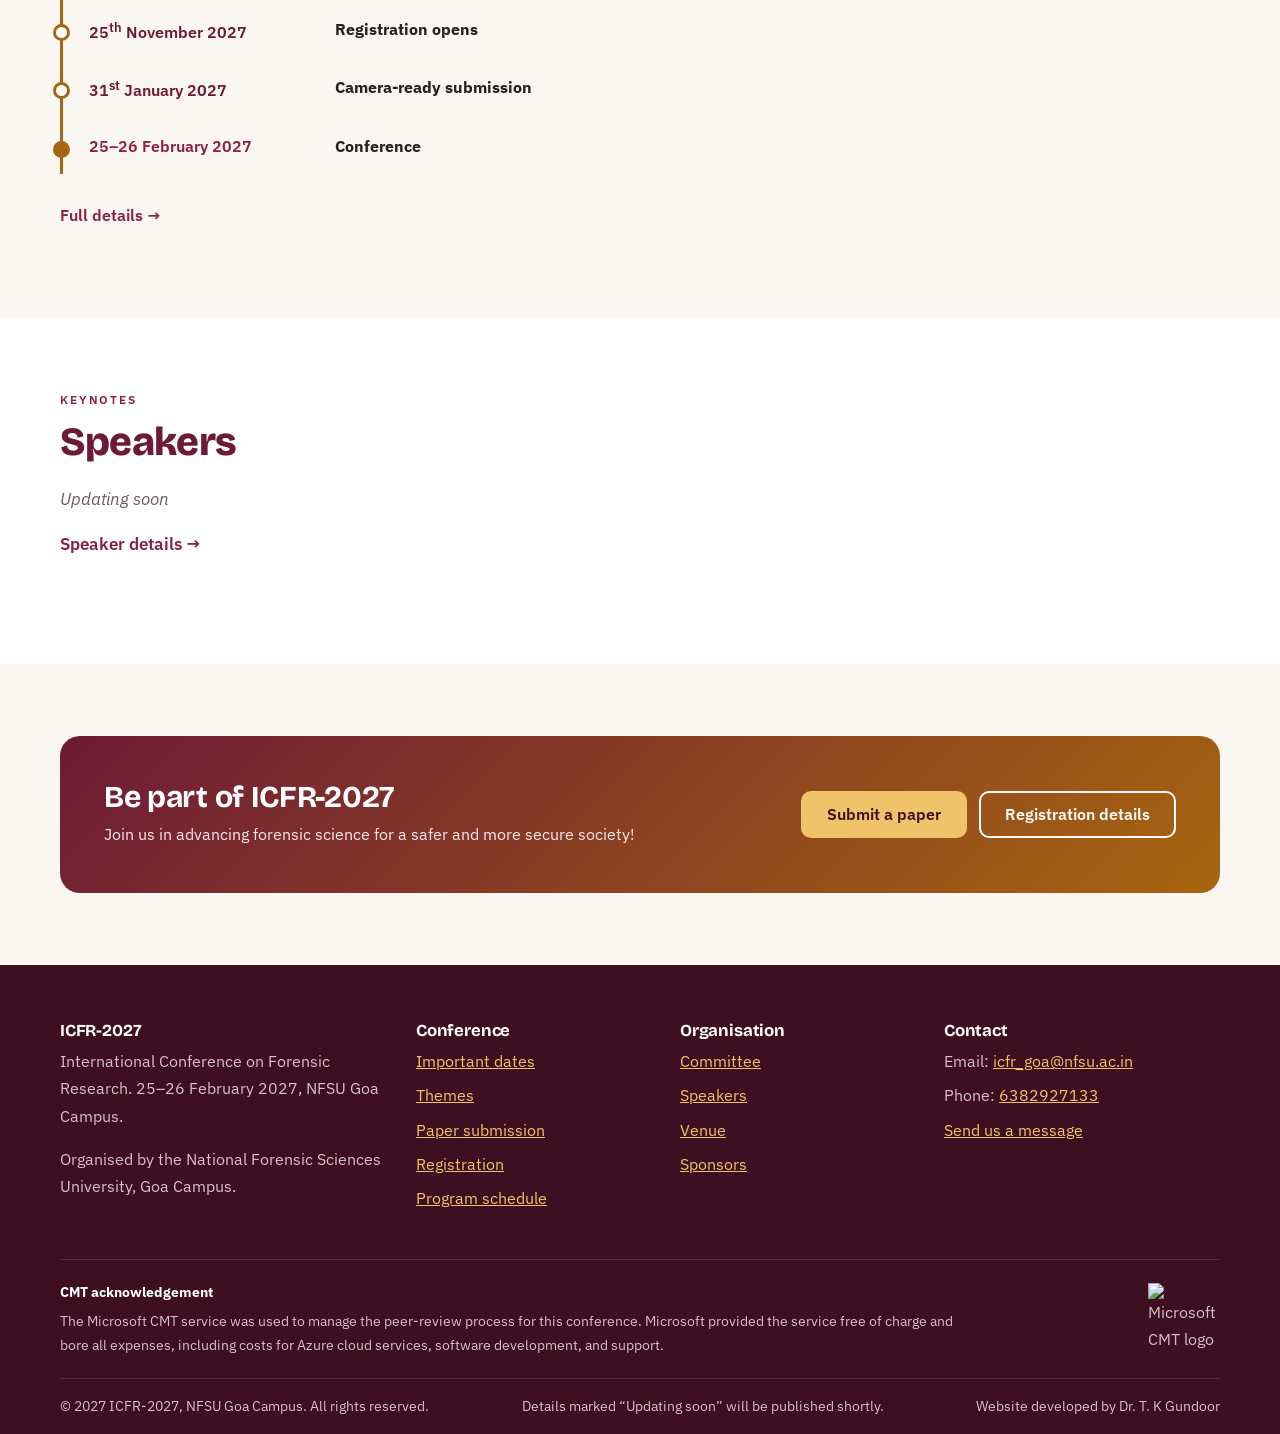
==== commit 78741a85: "Initial website upload" ====
--- a/index.html
+++ b/index.html
@@ -27,20 +27,20 @@
 <header class="site-header"><div class="container">
   <a class="brand" href="index.html" aria-label="ICFR-2027 home"><img class="brand-logo" src="images/icfr-goa-logo.png" alt="" aria-hidden="true"><span><strong>ICFR-2027</strong><small>International Conference on Forensic Research</small></span></a>
   <button class="menu-toggle" aria-controls="site-nav" aria-expanded="false">Menu</button>
-  <nav id="site-nav" aria-label="Main"><ul class="nav"><li><a href="index.html" aria-current="page">Home</a></li><li><a href="call-for-papers.html">Themes</a></li><li><a href="submission.html">Paper Submission</a></li><li><a href="registration.html">Registration</a></li><li><a href="schedule.html">Program Schedule</a></li><li><a href="speakers.html">Speakers</a></li><li class="m-only"><a href="important-dates.html">Important Dates</a></li><li class="m-only"><a href="venue.html">Venue</a></li><li class="m-only"><a href="goa-guide.html">Explore Goa</a></li><li class="m-only"><a href="committee.html">Committee</a></li><li class="m-only"><a href="sponsors.html">Sponsors</a></li><li class="m-only"><a href="contact.html">Contact</a></li><li class="has-more"><button class="more-btn" aria-expanded="false" aria-haspopup="true">More &#9662;</button><ul class="more-menu"><li><a href="important-dates.html">Important Dates</a></li><li><a href="venue.html">Venue</a></li><li><a href="goa-guide.html">Explore Goa</a></li><li><a href="committee.html">Committee</a></li><li><a href="sponsors.html">Sponsors</a></li><li><a href="contact.html">Contact</a></li></ul></li></ul></nav>
+  <nav id="site-nav" aria-label="Main"><ul class="nav"><li><a href="index.html" aria-current="page">Home</a></li><li><a href="call-for-papers.html">Themes</a></li><li><a href="submission.html">Paper Submission</a></li><li><a href="registration.html">Registration</a></li><li><a href="schedule.html">Program Schedule</a></li><li><a href="speakers.html">Speakers</a></li><li class="m-only"><a href="important-dates.html">Important Dates</a></li><li class="m-only"><a href="workshop.html">Workshop</a></li><li class="m-only"><a href="venue.html">Venue</a></li><li class="m-only"><a href="goa-guide.html">Explore Goa</a></li><li class="m-only"><a href="committee.html">Committee</a></li><li class="m-only"><a href="sponsors.html">Sponsors</a></li><li class="m-only"><a href="contact.html">Contact</a></li><li class="has-more"><button class="more-btn" aria-expanded="false" aria-haspopup="true">More &#9662;</button><ul class="more-menu"><li><a href="important-dates.html">Important Dates</a></li><li><a href="workshop.html">Workshop</a></li><li><a href="venue.html">Venue</a></li><li><a href="goa-guide.html">Explore Goa</a></li><li><a href="committee.html">Committee</a></li><li><a href="sponsors.html">Sponsors</a></li><li><a href="contact.html">Contact</a></li></ul></li></ul></nav>
   <a class="btn primary sm hdr-cta" href="registration.html">Register</a>
 </div></header>
-<div class="ticker" aria-label="Conference announcements"><div class="ticker-track"><div class="ticker-group"><span>ICFR-2027</span><span>International Conference on Forensic Research</span><span>25&ndash;26 February 2027</span><span>NFSU Goa Campus, India</span><span>Forensic Chemistry &amp; Toxicology</span><span>Forensic Biology &amp; Biotechnology</span><span>Forensic Physics &amp; Ballistics</span><span>AI in Forensic Sciences</span><span>Nanotechnology in Forensic Sciences</span><span>Paper submissions open 10 November 2026</span></div><div class="ticker-group" aria-hidden="true"><span>ICFR-2027</span><span>International Conference on Forensic Research</span><span>25&ndash;26 February 2027</span><span>NFSU Goa Campus, India</span><span>Forensic Chemistry &amp; Toxicology</span><span>Forensic Biology &amp; Biotechnology</span><span>Forensic Physics &amp; Ballistics</span><span>AI in Forensic Sciences</span><span>Nanotechnology in Forensic Sciences</span><span>Paper submissions open 10 November 2026</span></div></div></div>
+<div class="ticker" aria-label="Conference announcements"><div class="ticker-track"><div class="ticker-group"><span>ICFR-2027</span><span>International Conference on Forensic Research</span><span>25&ndash;26 February 2027</span><span>NFSU Goa Campus, India</span><span>Forensic Chemistry &amp; Toxicology</span><span>Forensic Biology &amp; Biotechnology</span><span>Forensic Physics &amp; Ballistics</span><span>AI in Forensic Sciences</span><span>Nanotechnology in Forensic Sciences</span><span>Paper submissions open 25 November 2026</span></div><div class="ticker-group" aria-hidden="true"><span>ICFR-2027</span><span>International Conference on Forensic Research</span><span>25&ndash;26 February 2027</span><span>NFSU Goa Campus, India</span><span>Forensic Chemistry &amp; Toxicology</span><span>Forensic Biology &amp; Biotechnology</span><span>Forensic Physics &amp; Ballistics</span><span>AI in Forensic Sciences</span><span>Nanotechnology in Forensic Sciences</span><span>Paper submissions open 25 November 2026</span></div></div></div>
 <main id="main">
 
 <header class="hero" id="home">
-<div class="hero-marquee" aria-hidden="true"><div class="hero-marquee-track"><img src="images/home-campus-marquee.png" alt="" fetchpriority="high"><img src="images/home-forensics-marquee.png" alt="" loading="lazy"><img src="images/home-campus-marquee.png" alt="" loading="lazy"></div></div>
+<div class="hero-marquee" aria-hidden="true"><div class="hero-marquee-track"><img src="images/home-forensics-marquee.png" alt="" fetchpriority="high"></div></div>
 <div class="container">
  <div class="hero-main">
   <div>
    <span class="kicker">ICFR-2027 &middot; NFSU Goa, India</span>
    <h1>1<sup>st</sup> International Conference on Forensic Research</h1>
-   <p class="lede">A multidisciplinary forum connecting academicians, forensic experts, researchers, FSL professionals and industry to advance evidence-based investigation.</p>
+   <p class="lede">A multidisciplinary forum connecting academicians, forensic experts, researchers, FSL professionals and industry to advance evidence-based investigation. Advancing forensic science for a safer society.</p>
    <div class="chips"><span>25&ndash;26 February 2027</span><span>Offline (in person)</span><span>NFSU Goa Campus</span></div>
    <div class="actions"><a class="btn primary" href="submission.html">Submit a paper</a><a class="btn ghost" href="registration.html">Register</a><a class="btn ghost" href="important-dates.html">Important dates</a></div>
   </div>
@@ -53,7 +53,7 @@
  <div class="host-strip" aria-label="Organisers">
   <div class="host"><span class="emblem">NFSU</span><span><strong>National Forensic Sciences University, Goa Campus</strong><small>Organising university</small></span></div>
   <div class="host"><span class="emblem">AP</span><span><strong class="upd">Updating soon</strong><small>Academic partner</small></span></div>
-  <div class="host"><span class="emblem">PUB</span><span><strong class="upd">Updating soon</strong><small>Publication partner</small></span></div>
+  <div class="host"><span class="emblem">PUB</span><span><strong>NFSU Journal of Forensic Science</strong><small>e-ISSN: 3049-2408</small><small>ESTD Year (Online): 2024</small><small>Publication partner</small></span></div><div class="host"><span class="emblem">ICFR</span><span><strong>Dr. Sanay Naha &amp; Dr. Suryakant Patil</strong><small>Conference conveners</small></span></div>
  </div>
 </div></header>
 <section class="audience-band"><div class="container">
@@ -70,9 +70,10 @@
 <section class="section"><div class="container"><div class="sec-head reveal"><span class="eyebrow">About</span><h2>About the conference</h2></div>
 <div class="split">
  <div class="reveal">
-  <p>The International Conference on Forensic Research (ICFR-2027) will be held over two days, on 25 and 26 February 2027, at the NFSU Goa Campus. Participants will learn about advances in scientific investigative methods from forensic science professionals with years of practical experience. Expert talks will draw on advancements in forensic science and case studies, including demonstrations of how crime scenes are processed using advanced analytical instruments.</p>
-  <p>The conference helps participants become multipliers of expertise and knowledge, refine the analytical approach of students, analysts and investigating officers, and update their knowledge of the latest investigative trends, new techniques and standard operating procedures for crime scene investigation.</p>
-  <h3>Objectives</h3><ul class="plain-list"><li>To impart knowledge on advancements in forensic science research and investigation by forensic professionals.</li><li>To form inter-organizational relationships with national and international research and academic institutes, industry, forensic laboratories, law enforcement agencies and other governmental offices.</li><li>To provide a platform for the NFSU Goa Campus to demonstrate and upscale its capacities in forensic sciences research at national and international levels.</li><li>To increase the visibility and brand value of the NFSU Goa Campus nationally and internationally.</li><li>To increase placement opportunities for the students of the NFSU Goa Campus.</li></ul>
+  <p align="justify">The 1st International Conference on Forensic Research (ICFR-2027) is an international forum for advancing research, innovation, and interdisciplinary collaboration in forensic science and allied fields. It will unite researchers, forensic practitioners, law enforcement professionals, legal experts, policymakers, and industry representatives to address emerging challenges in forensic science to strengthen the criminal justice system.</p>
+  <p align="justify">The program includes keynote lectures, panel discussions, oral and poster presentations, and interactions with industry experts. Topics include forensic chemistry, toxicology, questioned documents, crime scene management and reconstruction, forensic biotechnology, forensic ballistics, laboratory innovations, and AI in allied domains of forensic science.  </p>
+  <p align="justify">Participants will gain insight into modern analytical techniques, multidisciplinary case analyses, and evolving international standards while engaging in dialogue on evidence reliability, forensic interpretation, and the integration of advanced technologies into investigations.</p>
+  <h3>Objectives</h3><ul class="plain-list"><li>Facilitate the global platform to showcase pivotal forensic research, emerging technologies and novel investigative methodologies</li><li>Develop interdisciplinary partnerships uniting various stakeholders of forensic science.</li><li>Promote the integration of advanced forensic tools and evidence-based practices across modern investigative workflows.</li><li>Endorse rigorous validation and standardization to ensure the reliability, reproducibility, and judicial admissibility of forensic evidence.</li></ul>
  </div>
  <aside class="card reveal"><h3>Key facts</h3><dl class="facts">
   <div><dt>Format</dt><dd>International Conference (offline)</dd></div>
@@ -80,9 +81,9 @@
   <div><dt>Venue</dt><dd>NFSU Goa Campus</dd></div>
   <!--<div><dt>Expected participants</dt><dd>Approximately 200</dd></div>-->
   <div><dt>Audience</dt><dd>UG/PG students, research scholars, FSL professionals, industry professionals, academicians and scientists</dd></div>
-  <div><dt>Awards</dt><dd>Best poster for all themes<p>Best Oral Presenter for all themes</p></dd></div>
+  <div><dt>Awards</dt><dd>Best Poster Award across five categories<p>Best Oral Presentation Award across five categories</p></dd></div>
  </dl></aside>
-</div></div></section><section class="section alt"><div class="container"><div class="sec-head reveal"><span class="eyebrow">Themes</span><h2>Conference themes</h2><p>Original research is invited under five forensic science disciplines.</p></div><div class="grid g5"><article class="card theme tA reveal"><div class="band"><span class="code">THEME A</span><svg viewBox="0 0 64 64" aria-hidden="true"><path d="M24 8h16M28 8v16L13 50a4 4 0 0 0 3.5 6h31a4 4 0 0 0 3.5-6L36 24V8"/><path d="M20 42h24"/><circle cx="28" cy="48" r="2"/><circle cx="37" cy="46" r="1.5"/></svg></div><div class="body"><h3>Forensic Chemistry and Toxicology</h3></div></article><article class="card theme tB reveal"><div class="band"><span class="code">THEME B</span><svg viewBox="0 0 64 64" aria-hidden="true"><path d="M20 6c0 14 24 14 24 26S20 46 20 58"/><path d="M44 6c0 14-24 14-24 26s24 12 24 26"/><path d="M25 14h14M23 32h18M25 50h14"/></svg></div><div class="body"><h3>Forensic Biology and Biotechnology</h3></div></article><article class="card theme tC reveal"><div class="band"><span class="code">THEME C</span><svg viewBox="0 0 64 64" aria-hidden="true"><circle cx="32" cy="32" r="20"/><circle cx="32" cy="32" r="7"/><path d="M32 4v14M32 46v14M4 32h14M46 32h14"/></svg></div><div class="body"><h3>Forensic Physics and Ballistics</h3></div></article><article class="card theme tD reveal"><div class="band"><span class="code">THEME D</span><svg viewBox="0 0 64 64" aria-hidden="true"><rect x="18" y="18" width="28" height="28" rx="4"/><circle cx="32" cy="32" r="6"/><path d="M26 8v10M38 8v10M26 46v10M38 46v10M8 26h10M8 38h10M46 26h10M46 38h10"/></svg></div><div class="body"><h3>AI in Forensic Sciences</h3></div></article><article class="card theme tE reveal"><div class="band"><span class="code">THEME E</span><svg viewBox="0 0 64 64" aria-hidden="true"><ellipse cx="32" cy="32" rx="26" ry="10"/><ellipse cx="32" cy="32" rx="26" ry="10" transform="rotate(60 32 32)"/><ellipse cx="32" cy="32" rx="26" ry="10" transform="rotate(120 32 32)"/><circle cx="32" cy="32" r="3.5" fill="#fff"/></svg></div><div class="body"><h3>Nanotechnology in Forensic Sciences</h3></div></article></div><p class="mt"><a class="link-more" href="call-for-papers.html">See all topics</a></p></div></section><section class="section"><div class="container"><div class="sec-head reveal"><span class="eyebrow">Schedule of milestones</span><h2>Important dates</h2></div><ol class="timeline reveal"><li><time datetime="2026-11-10">10<sup>th</sup> November 2026</time><div><strong>Paper submission opens</strong></div></li><li><time datetime="2026-12-31">31<sup>st</sup> December 2026</time><div><strong>Paper submission closes</strong></div></li><li><time datetime="2027-01-20">20<sup>th</sup> January 2027</time><div><strong>Notification of acceptance</strong></div></li><li><time datetime="2027-01-20">20<sup>th</sup> January 2027</time><div><strong>Registration opens</strong></div></li><li><time datetime="2027-01-20">20<sup>th</sup> January 2027</time><div><strong>Accompanying person registration</strong></div></li><li><time datetime="2027-01-31">31<sup>st</sup> January 2027</time><div><strong>Camera-ready submission</strong></div></li><li class="main"><time datetime="2027-02-25">25&ndash;26 February 2027</time><div><strong>Conference</strong></div></li></ol><p class="mt"><a class="link-more" href="important-dates.html">Full details</a></p></div></section><section class="section alt"><div class="container"><div class="sec-head reveal"><span class="eyebrow">Keynotes</span><h2>Probable experts</h2><p>Invited speakers are being confirmed.</p></div><div class="grid g4"><article class="card person reveal"><div class="avatar">KF</div><span class="role">Forensic Chemistry</span><h3>Prof. (Dr.) Kenneth Furton</h3><p>Chemistry and Biochemistry, Florida International University (FIU), USA</p><p class="upd">Talk topic: updating soon</p></article><article class="card person reveal"><div class="avatar">NP</div><span class="role">Forensic Biology</span><h3>Prof. (Dr.) Noeami Porcopeo</h3><p>Forensic Sciences, University of Lancashire, UK</p><p class="upd">Talk topic: updating soon</p></article><article class="card person reveal"><div class="avatar">EN</div><span class="role">Forensic Medicine</span><h3>Prof. (Dr.) Emilio Nuzzolese</h3><p>Professor in Legal Medicine and Head of Forensic Odontology, University of Turin, Italy</p><p class="upd">Talk topic: updating soon</p></article><article class="card person reveal"><div class="avatar">SK</div><span class="role">AI &amp; QD</span><h3>Prof. (Dr.) Stephani A. Kingsbury</h3><p>Department of Forensic Sciences, The George Washington University, Washington, D.C., USA</p><p class="upd">Talk topic: updating soon</p></article><article class="card person reveal"><div class="avatar">JB</div><span class="role">Forensic Musicology (Audio Forensics)</span><h3>Prof. (Dr.) Joe Bennett</h3><p>Berklee College of Music, Boston, USA</p><p class="upd">Talk topic: updating soon</p></article><article class="card person reveal"><div class="avatar">VP</div><span class="role">Toxicology</span><h3>Prof. (Dr.) V. V. Pillay</h3><p>Forensic Medicine and Medical Toxicology, AIMS, Cochin, Kerala, India</p><p class="upd">Talk topic: updating soon</p></article><article class="card person reveal"><div class="avatar">AC</div><span class="role">Nanotechnology</span><h3>Prof. (Dr.) Arun Chattopadhyay</h3><p>Department of Chemistry, IIT Guwahati, Assam, India</p><p class="upd">Talk topic: updating soon</p></article><article class="card person reveal"><div class="avatar">RR</div><span class="role">Drug discovery</span><h3>Prof. (Dr.) Radha Rangarajan</h3><p>Director, Centre for Drug Research Institute (CDRI), Lucknow, India</p><p class="upd">Talk topic: updating soon</p></article></div><p class="mt"><a class="link-more" href="speakers.html">View all 10 experts</a></p></div></section><section class="section"><div class="container"><div class="cta-band reveal"><div><h2>Be part of ICFR-2027</h2><p>Present your research, attend expert sessions and join the forensic community in Goa.</p></div><div class="actions"><a class="btn primary" href="submission.html">Submit a paper</a><a class="btn ghost" href="registration.html">Registration details</a></div></div></div></section>
+</div></div></section><section class="section alt"><div class="container"><div class="sec-head reveal"><span class="eyebrow">Themes</span><h2>Conference themes</h2><p>Original research is invited under five forensic science disciplines.</p></div><div class="grid g5"><article class="card theme tA reveal"><div class="band"><span class="code">THEME A</span><svg viewBox="0 0 64 64" aria-hidden="true"><path d="M24 8h16M28 8v16L13 50a4 4 0 0 0 3.5 6h31a4 4 0 0 0 3.5-6L36 24V8"/><path d="M20 42h24"/><circle cx="28" cy="48" r="2"/><circle cx="37" cy="46" r="1.5"/></svg></div><div class="body"><h3>Forensic Chemistry and Toxicology</h3></div></article><article class="card theme tB reveal"><div class="band"><span class="code">THEME B</span><svg viewBox="0 0 64 64" aria-hidden="true"><path d="M20 6c0 14 24 14 24 26S20 46 20 58"/><path d="M44 6c0 14-24 14-24 26s24 12 24 26"/><path d="M25 14h14M23 32h18M25 50h14"/></svg></div><div class="body"><h3>Forensic Biology and Biotechnology</h3></div></article><article class="card theme tC reveal"><div class="band"><span class="code">THEME C</span><svg viewBox="0 0 64 64" aria-hidden="true"><circle cx="32" cy="32" r="20"/><circle cx="32" cy="32" r="7"/><path d="M32 4v14M32 46v14M4 32h14M46 32h14"/></svg></div><div class="body"><h3>Forensic Physics and Ballistics</h3></div></article><article class="card theme tD reveal"><div class="band"><span class="code">THEME D</span><svg viewBox="0 0 64 64" aria-hidden="true"><rect x="18" y="18" width="28" height="28" rx="4"/><circle cx="32" cy="32" r="6"/><path d="M26 8v10M38 8v10M26 46v10M38 46v10M8 26h10M8 38h10M46 26h10M46 38h10"/></svg></div><div class="body"><h3>AI in Forensic Sciences</h3><p>Integration of AI in allied domains of Forensic Science.</p></div></article><article class="card theme tE reveal"><div class="band"><span class="code">THEME E</span><svg viewBox="0 0 64 64" aria-hidden="true"><ellipse cx="32" cy="32" rx="26" ry="10"/><ellipse cx="32" cy="32" rx="26" ry="10" transform="rotate(60 32 32)"/><ellipse cx="32" cy="32" rx="26" ry="10" transform="rotate(120 32 32)"/><circle cx="32" cy="32" r="3.5" fill="#fff"/></svg></div><div class="body"><h3>Nanotechnology in Forensic Sciences</h3><p>Application of Nanotechnology in allied domains of Forensic Science.</p></div></article></div><p class="mt"><a class="link-more" href="call-for-papers.html">See all topics</a></p></div></section><section class="section"><div class="container"><div class="sec-head reveal"><span class="eyebrow">Schedule of milestones</span><h2>Important dates</h2></div><ol class="timeline reveal"><li><time datetime="2026-11-25">25<sup>th</sup> November 2026</time><div><strong>Paper submission opens</strong></div></li><li><time datetime="2027-01-10">10<sup>th</sup> January 2027</time><div><strong>Paper submission closes</strong></div></li><li><time datetime="2027-01-20">20<sup>th</sup> January 2027</time><div><strong>Notification of acceptance</strong></div></li><li><time datetime="2027-11-25">25<sup>th</sup> November 2027</time><div><strong>Registration opens</strong></div></li><li><time datetime="2027-01-31">31<sup>st</sup> January 2027</time><div><strong>Camera-ready submission</strong></div></li><li class="main"><time datetime="2027-02-25">25&ndash;26 February 2027</time><div><strong>Conference</strong></div></li></ol><p class="mt"><a class="link-more" href="important-dates.html">Full details</a></p></div></section><section class="section alt"><div class="container"><div class="sec-head reveal"><span class="eyebrow">Keynotes</span><h2>Speakers</h2><p class="upd">Updating soon</p><p><a class="link-more" href="speakers.html">Speaker details</a></p></div></div></section><section class="section"><div class="container"><div class="cta-band reveal"><div><h2>Be part of ICFR-2027</h2><p>Join us in advancing forensic science for a safer and more secure society!</p></div><div class="actions"><a class="btn primary" href="submission.html">Submit a paper</a><a class="btn ghost" href="registration.html">Registration details</a></div></div></div></section>
 </main>
 <footer class="site-footer"><div class="container">
   <div class="cols">
--- a/css/style.css
+++ b/css/style.css
@@ -62,14 +62,9 @@
 /* hero */
 .hero{position:relative;color:#fff;background:var(--navy);overflow:hidden}
 .hero-marquee{position:absolute;inset:0;overflow:hidden}
-.hero-marquee-track{display:flex;width:300%;height:100%;animation:hero-slideshow 18s ease-in-out infinite}
-.hero-marquee-track img{width:33.333333%;height:100%;flex:none;object-fit:cover}
+.hero-marquee-track{display:flex;width:100%;height:100%}
+.hero-marquee-track img{width:100%;height:100%;flex:none;object-fit:cover}
 .hero::before{content:"";position:absolute;inset:0;background:linear-gradient(100deg,rgba(7,18,35,.76) 28%,rgba(7,18,35,.48) 62%,rgba(7,18,35,.18));z-index:1}
-@keyframes hero-slideshow{
-  0%,27%{transform:translateX(0)}
-  33%,60%{transform:translateX(-33.333333%)}
-  66%,100%{transform:translateX(-66.666667%)}
-}
 .hero .container{position:relative;z-index:2}
 .hero-main{padding:84px 0 40px;display:grid;grid-template-columns:1.25fr .9fr;gap:40px;align-items:center}
 .kicker{display:inline-block;color:var(--teal-l);font-weight:600;letter-spacing:.16em;text-transform:uppercase;font-size:.82rem;margin-bottom:12px}
@@ -108,9 +103,8 @@
 .grid{display:grid;gap:20px}
 .g2{grid-template-columns:repeat(auto-fit,minmax(min(100%,320px),1fr))}
 .g3{grid-template-columns:repeat(auto-fit,minmax(min(100%,260px),1fr))}
-.g5{grid-template-columns:repeat(5,1fr)}
-@media(max-width:1100px){.g5{grid-template-columns:repeat(3,1fr)}}
-@media(max-width:700px){.g5{grid-template-columns:repeat(auto-fit,minmax(min(100%,240px),1fr))}}
+.g5{grid-template-columns:repeat(5,minmax(0,1fr))}
+@media(max-width:1100px){.g5{grid-template-columns:repeat(5,minmax(220px,1fr));overflow-x:auto;padding-bottom:12px}}
 .g4{grid-template-columns:repeat(auto-fit,minmax(min(100%,220px),1fr))}
 .split{display:grid;grid-template-columns:1.45fr 1fr;gap:40px}
 @media(max-width:900px){.split,.hero-main{grid-template-columns:1fr}.hero-main{padding-top:56px}}
@@ -164,6 +158,8 @@
 td{padding:12px 16px;border-top:1px solid var(--line);vertical-align:top}
 tbody tr:nth-child(even){background:var(--row)}
 .num{text-align:right}
+.payment-bank{display:block;width:100%;height:auto;border:1px solid var(--line);border-radius:8px}
+.payment-qr{display:block;width:min(100%,300px);height:auto;margin:0 auto;border:1px solid var(--line);border-radius:8px}
 dl.facts{margin:0;display:grid;gap:14px}
 dl.facts dt{font-weight:600;color:var(--head)}
 dl.facts dd{margin:0}
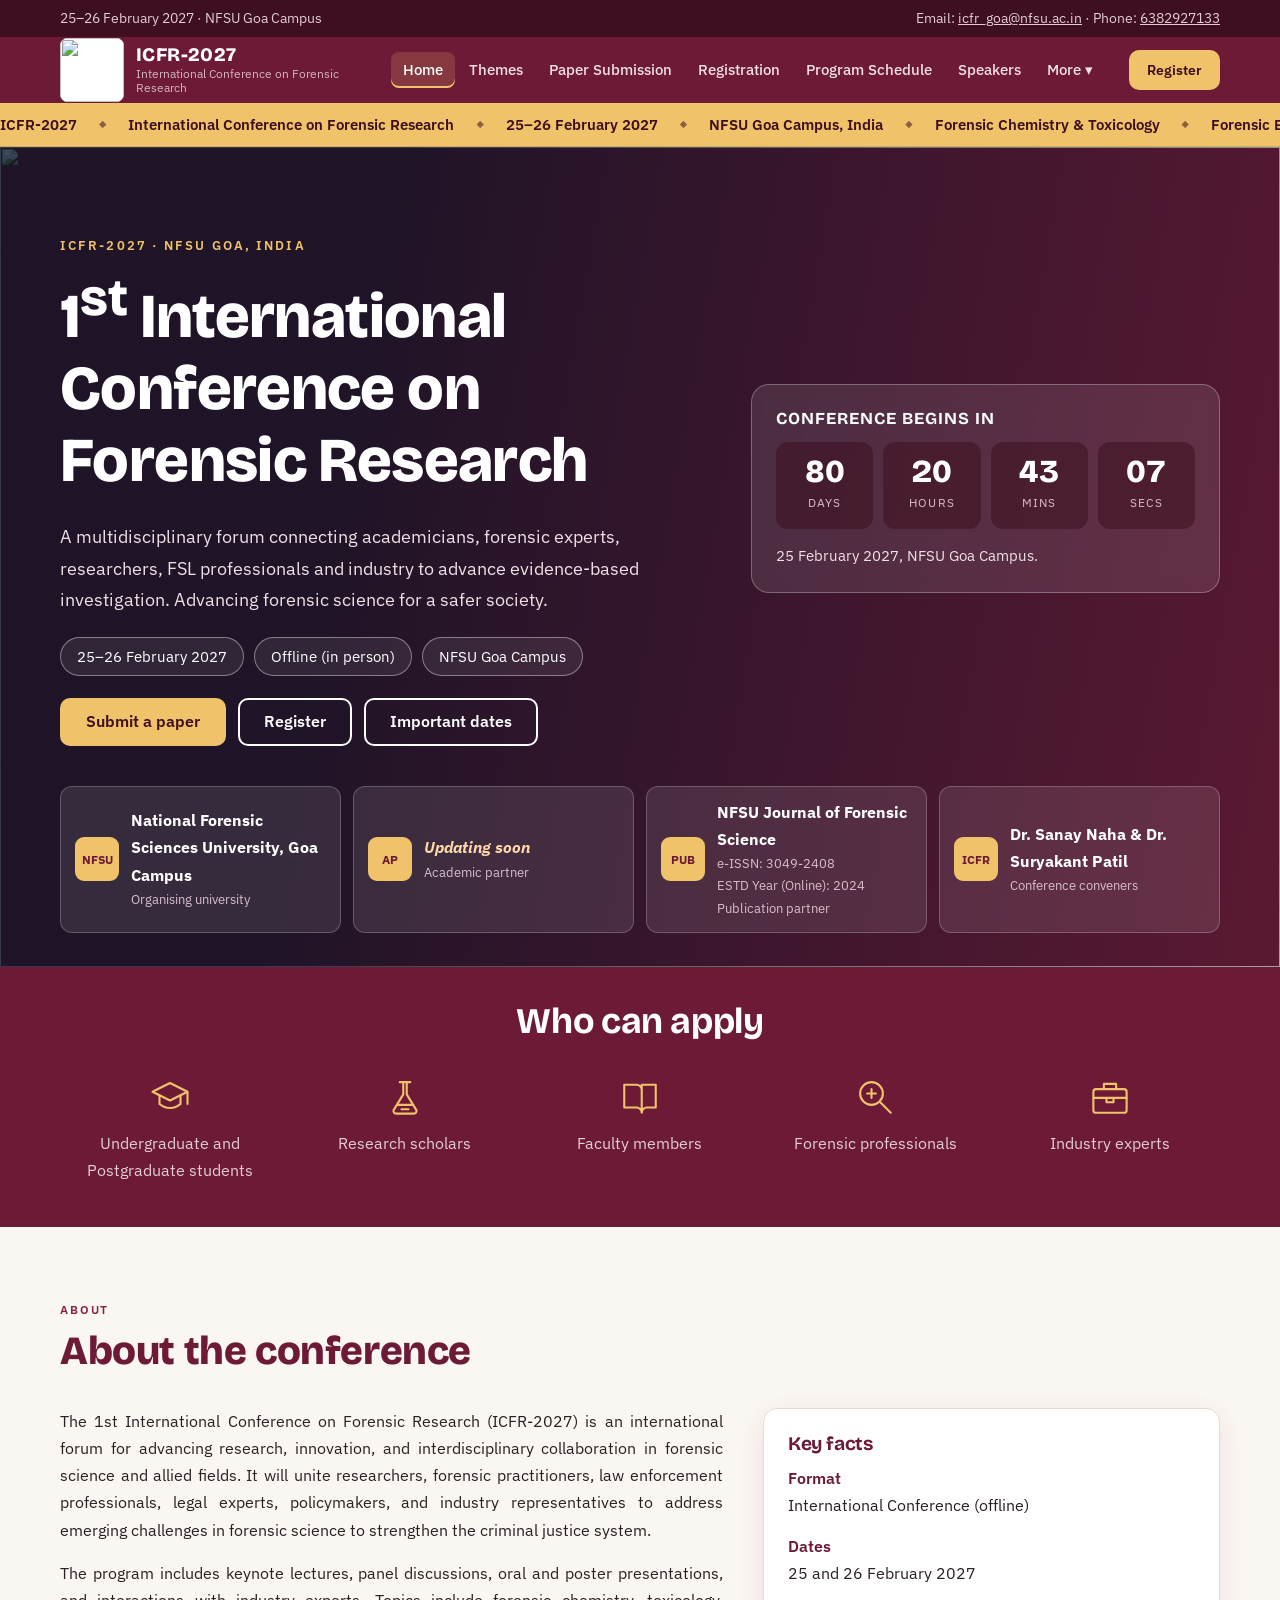
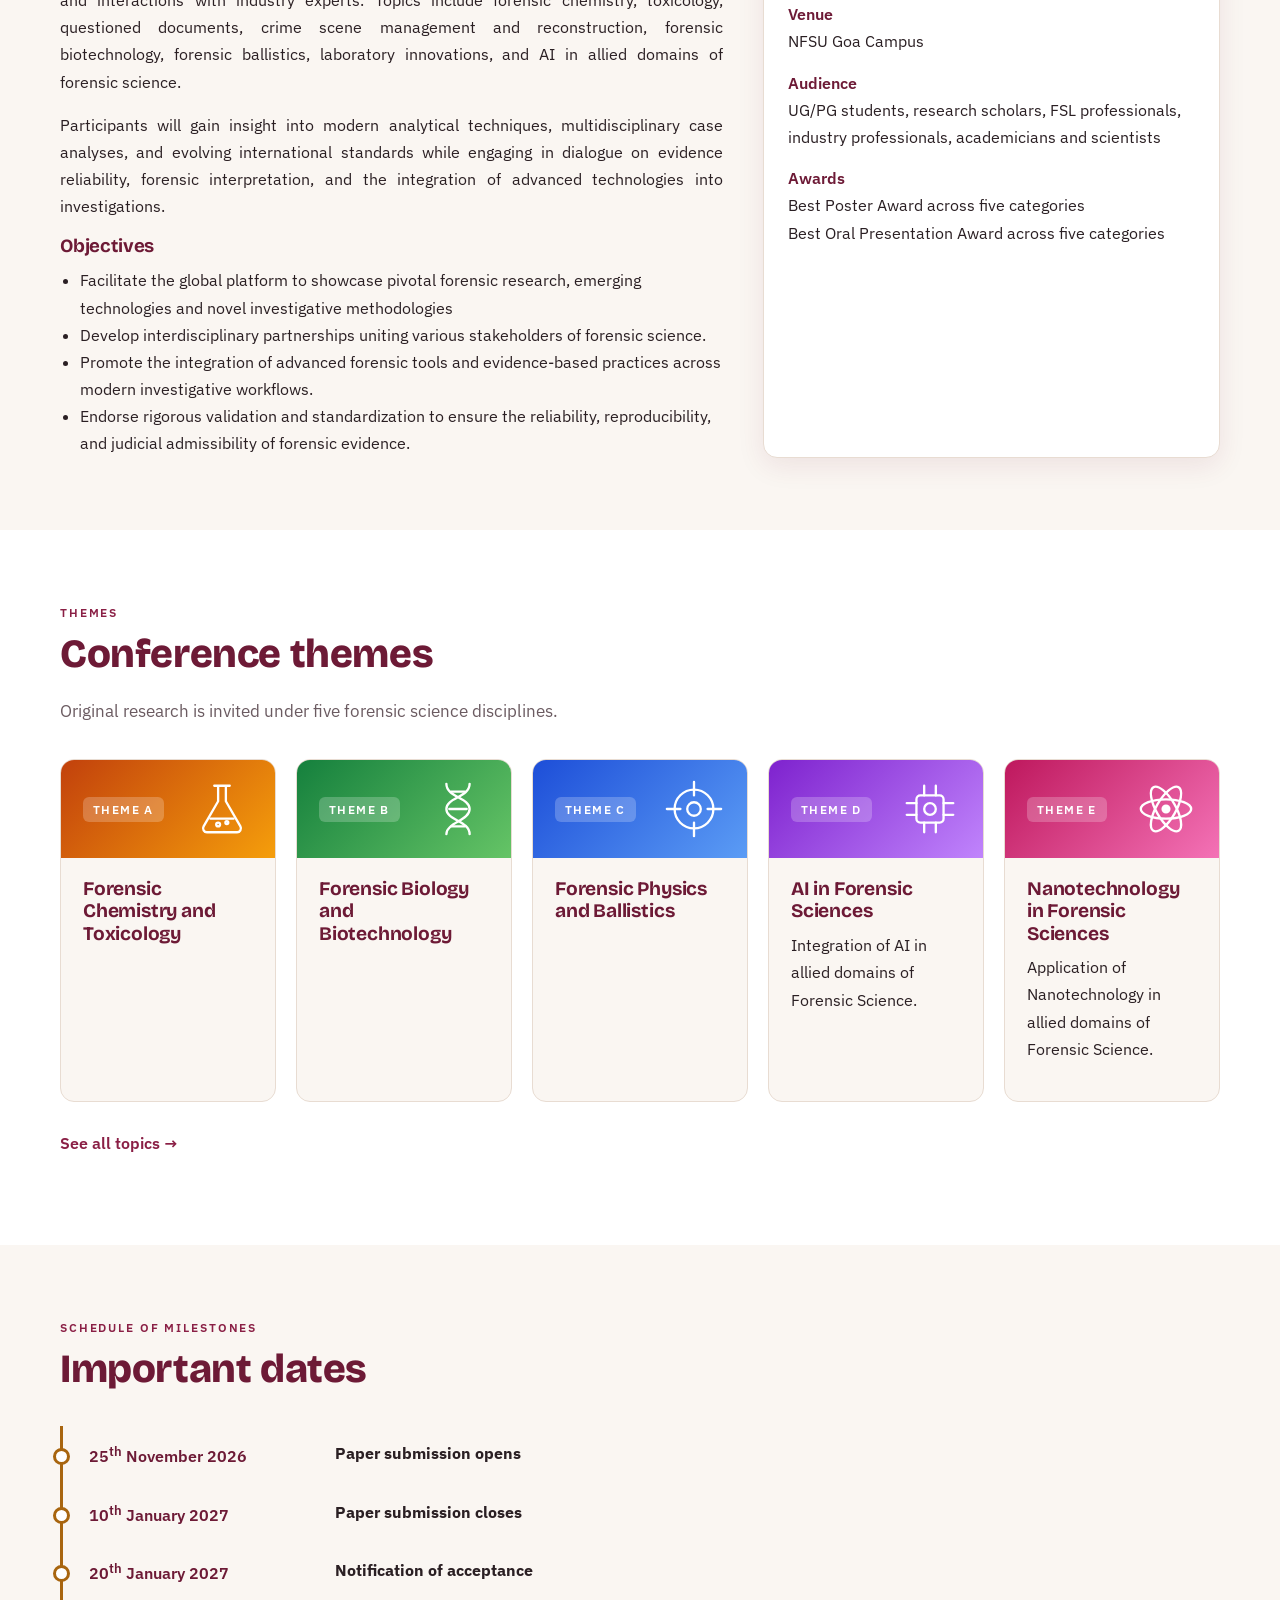
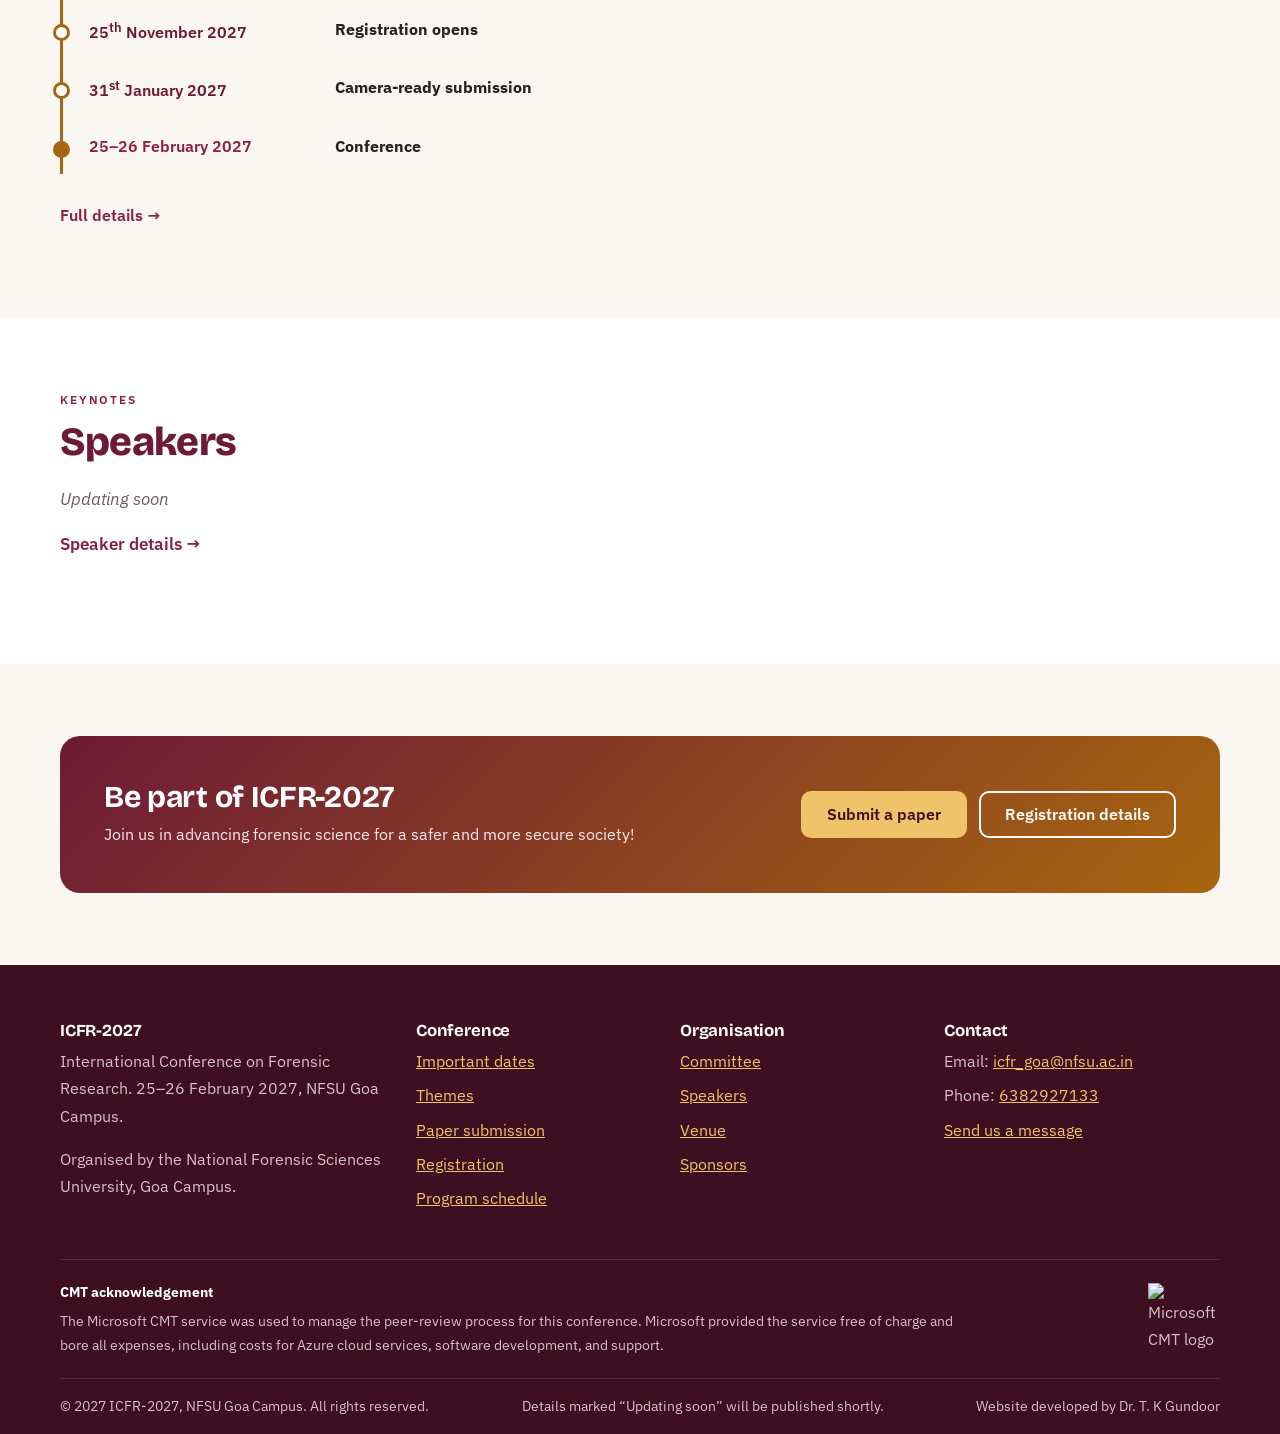
==== commit 7ac440ec: "Update latest website changes" ====
--- a/index.html
+++ b/index.html
@@ -27,7 +27,7 @@
 <header class="site-header"><div class="container">
   <a class="brand" href="index.html" aria-label="ICFR-2027 home"><img class="brand-logo" src="images/icfr-goa-logo.png" alt="" aria-hidden="true"><span><strong>ICFR-2027</strong><small>International Conference on Forensic Research</small></span></a>
   <button class="menu-toggle" aria-controls="site-nav" aria-expanded="false">Menu</button>
-  <nav id="site-nav" aria-label="Main"><ul class="nav"><li><a href="index.html" aria-current="page">Home</a></li><li><a href="call-for-papers.html">Themes</a></li><li><a href="submission.html">Paper Submission</a></li><li><a href="registration.html">Registration</a></li><li><a href="schedule.html">Program Schedule</a></li><li><a href="speakers.html">Speakers</a></li><li class="m-only"><a href="important-dates.html">Important Dates</a></li><li class="m-only"><a href="workshop.html">Workshop</a></li><li class="m-only"><a href="venue.html">Venue</a></li><li class="m-only"><a href="goa-guide.html">Explore Goa</a></li><li class="m-only"><a href="committee.html">Committee</a></li><li class="m-only"><a href="sponsors.html">Sponsors</a></li><li class="m-only"><a href="contact.html">Contact</a></li><li class="has-more"><button class="more-btn" aria-expanded="false" aria-haspopup="true">More &#9662;</button><ul class="more-menu"><li><a href="important-dates.html">Important Dates</a></li><li><a href="workshop.html">Workshop</a></li><li><a href="venue.html">Venue</a></li><li><a href="goa-guide.html">Explore Goa</a></li><li><a href="committee.html">Committee</a></li><li><a href="sponsors.html">Sponsors</a></li><li><a href="contact.html">Contact</a></li></ul></li></ul></nav>
+  <nav id="site-nav" aria-label="Main"><ul class="nav"><li><a href="index.html" aria-current="page">Home</a></li><li><a href="call-for-papers.html">Themes</a></li><li><a href="submission.html">Paper Submission</a></li><li><a href="registration.html">Registration</a></li><li><a href="schedule.html">Program Schedule</a></li><li><a href="speakers.html">Speakers</a></li><li class="m-only"><a href="important-dates.html">Important Dates</a></li><li class="m-only"><a href="venue.html">Venue</a></li><li class="m-only"><a href="goa-guide.html">Explore Goa</a></li><li class="m-only"><a href="committee.html">Committee</a></li><li class="m-only"><a href="sponsors.html">Sponsors</a></li><li class="m-only"><a href="contact.html">Contact</a></li><li class="has-more"><button class="more-btn" aria-expanded="false" aria-haspopup="true">More &#9662;</button><ul class="more-menu"><li><a href="important-dates.html">Important Dates</a></li><li><a href="venue.html">Venue</a></li><li><a href="goa-guide.html">Explore Goa</a></li><li><a href="committee.html">Committee</a></li><li><a href="sponsors.html">Sponsors</a></li><li><a href="contact.html">Contact</a></li></ul></li></ul></nav>
   <a class="btn primary sm hdr-cta" href="registration.html">Register</a>
 </div></header>
 <div class="ticker" aria-label="Conference announcements"><div class="ticker-track"><div class="ticker-group"><span>ICFR-2027</span><span>International Conference on Forensic Research</span><span>25&ndash;26 February 2027</span><span>NFSU Goa Campus, India</span><span>Forensic Chemistry &amp; Toxicology</span><span>Forensic Biology &amp; Biotechnology</span><span>Forensic Physics &amp; Ballistics</span><span>AI in Forensic Sciences</span><span>Nanotechnology in Forensic Sciences</span><span>Paper submissions open 25 November 2026</span></div><div class="ticker-group" aria-hidden="true"><span>ICFR-2027</span><span>International Conference on Forensic Research</span><span>25&ndash;26 February 2027</span><span>NFSU Goa Campus, India</span><span>Forensic Chemistry &amp; Toxicology</span><span>Forensic Biology &amp; Biotechnology</span><span>Forensic Physics &amp; Ballistics</span><span>AI in Forensic Sciences</span><span>Nanotechnology in Forensic Sciences</span><span>Paper submissions open 25 November 2026</span></div></div></div>
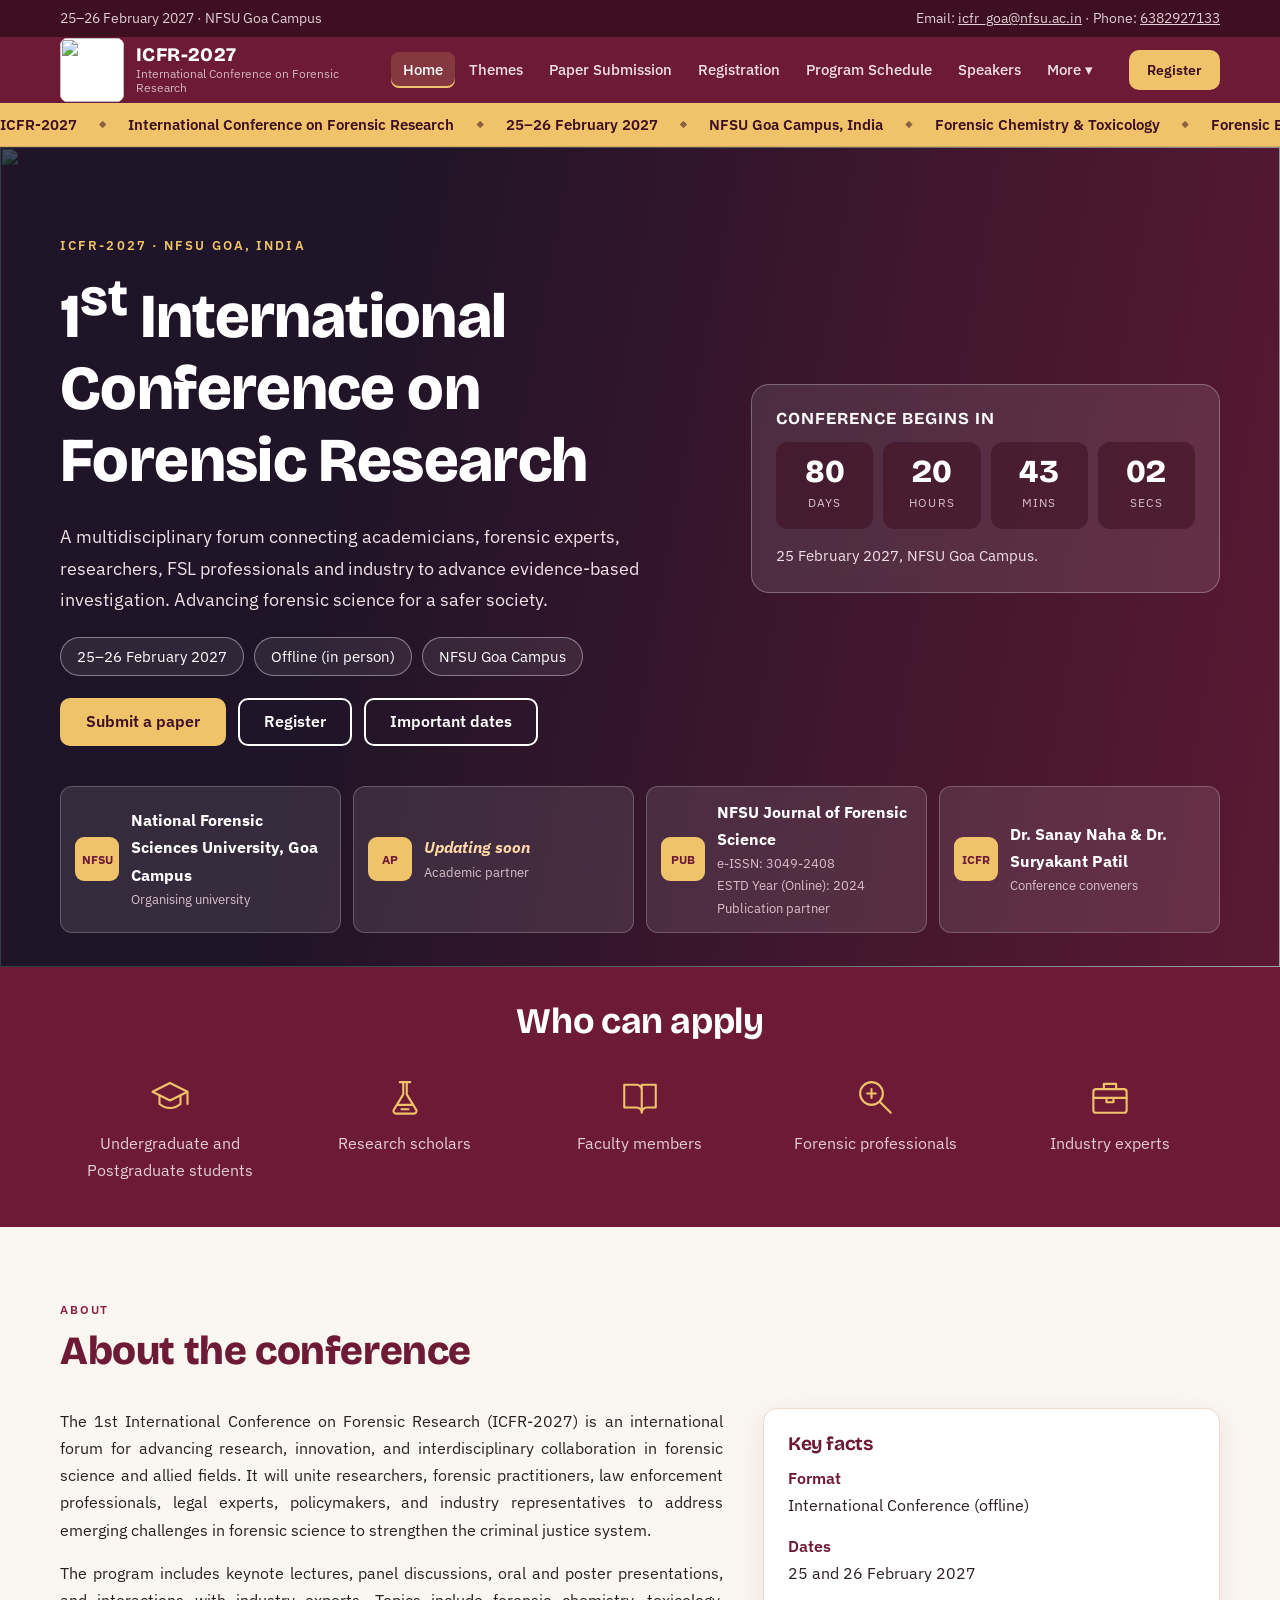
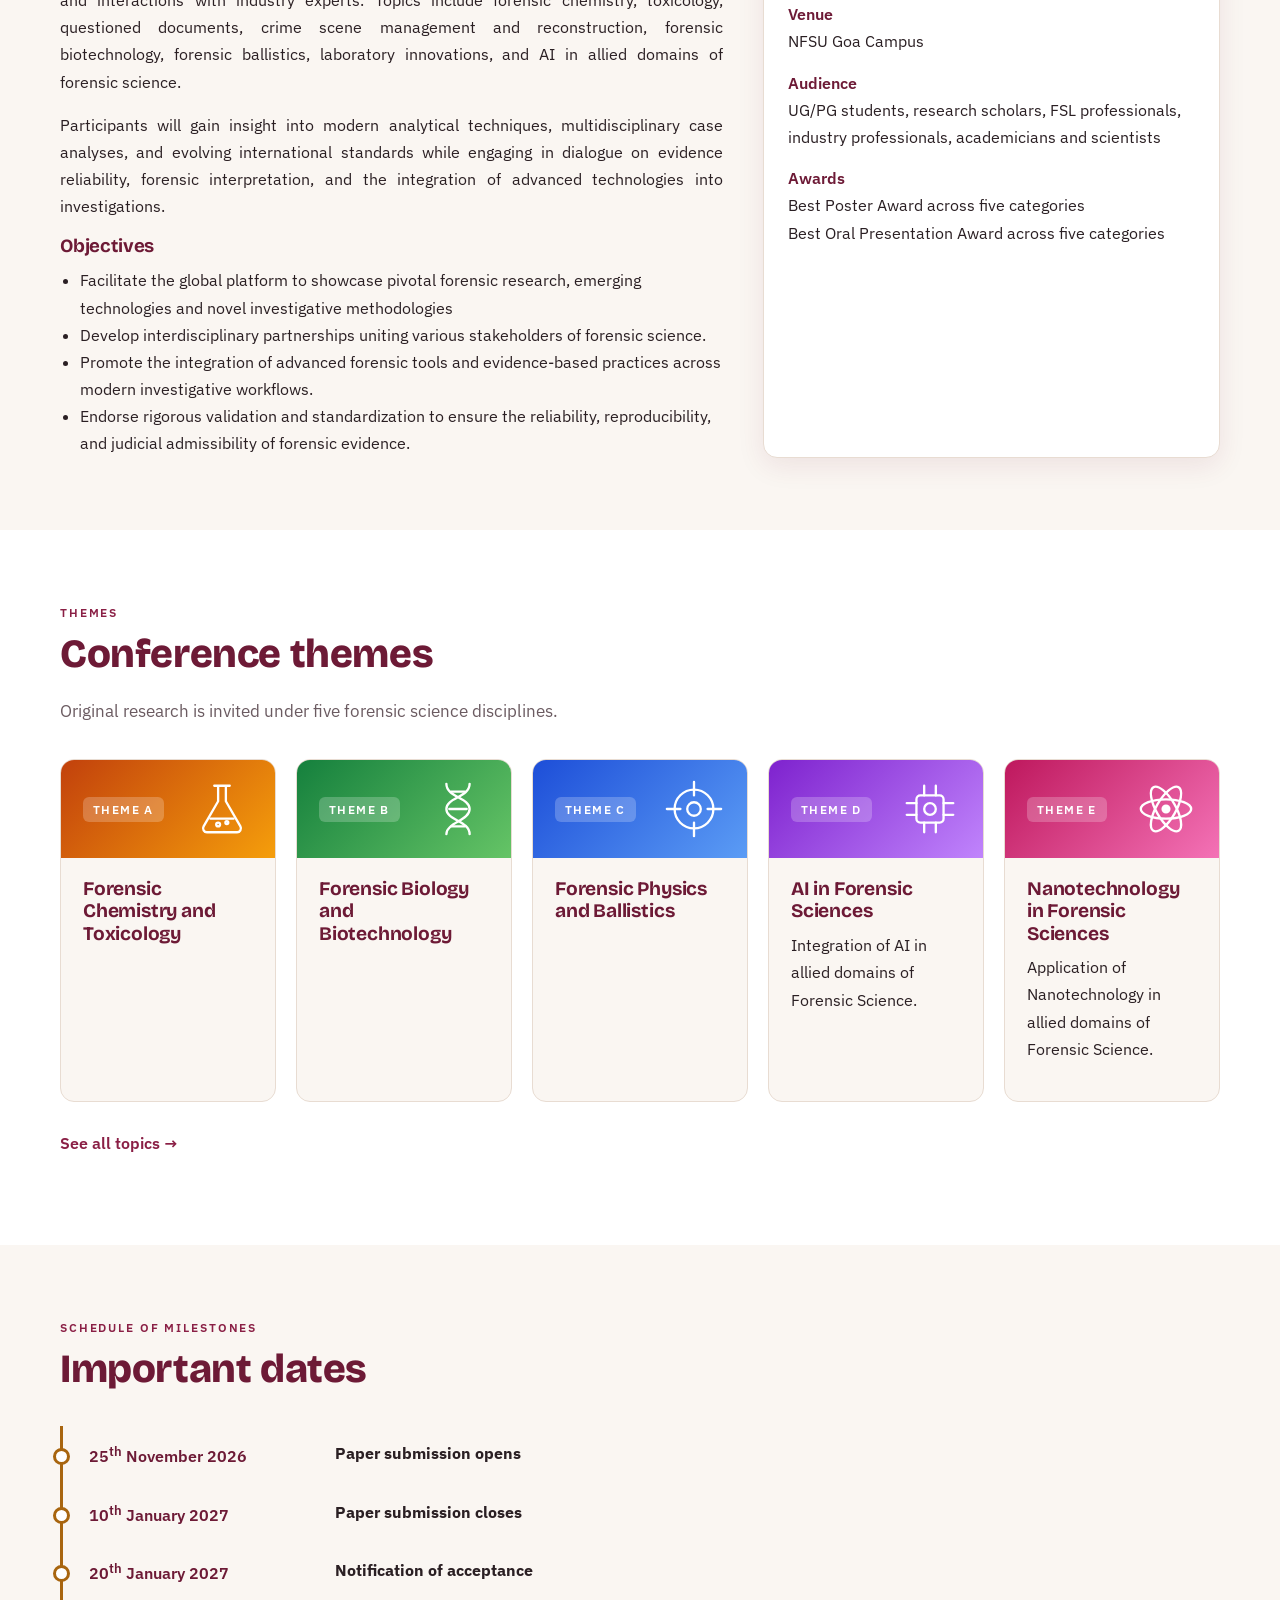
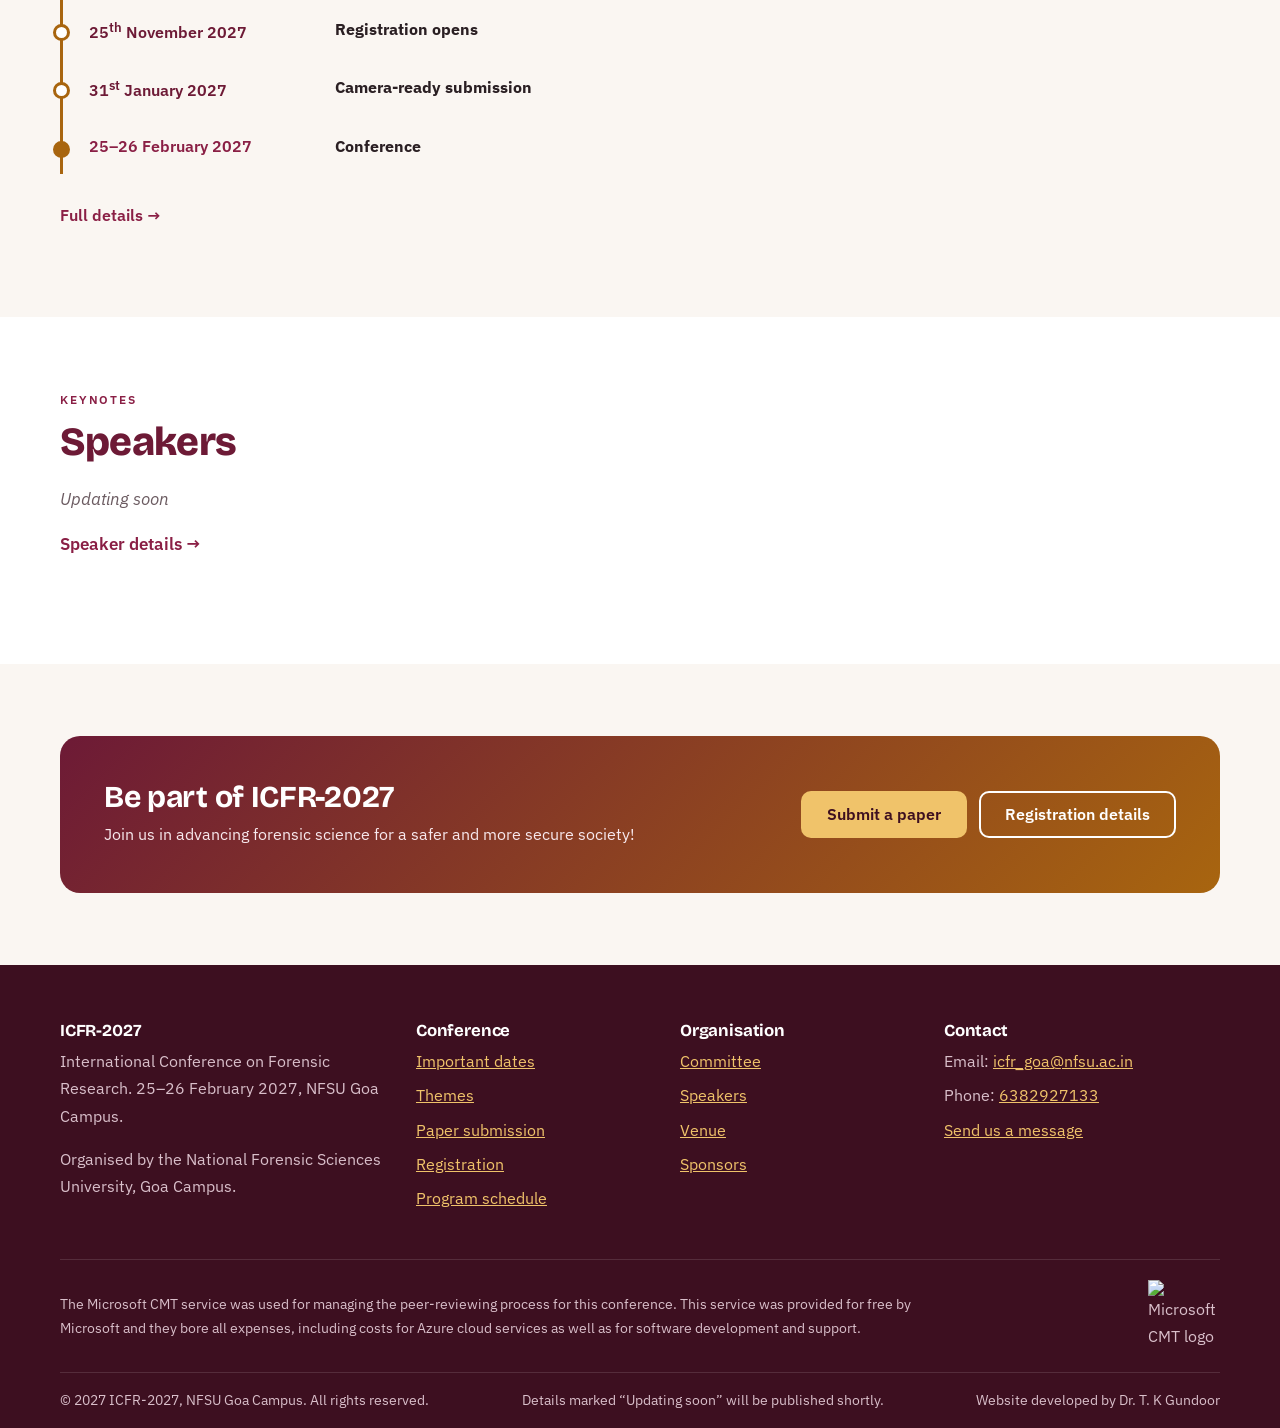
==== commit 2db2e1ee: "Latest website updates" ====
--- a/index.html
+++ b/index.html
@@ -92,7 +92,7 @@
     <div><h3>Organisation</h3><ul><li><a href="committee.html">Committee</a></li><li><a href="speakers.html">Speakers</a></li><li><a href="venue.html">Venue</a></li><li><a href="sponsors.html">Sponsors</a></li></ul></div>
     <div><h3>Contact</h3><ul><li>Email: <span class="upd" data-cfg="email">Updating soon</span></li><li>Phone: <span class="upd" data-cfg="phone">Updating soon</span></li><li><a href="contact.html">Send us a message</a></li></ul></div>
   </div>
-  <div class="cmt-ack"><p><strong>CMT acknowledgement</strong><br>The Microsoft CMT service was used to manage the peer-review process for this conference. Microsoft provided the service free of charge and bore all expenses, including costs for Azure cloud services, software development, and support.</p><img src="images/microsoft-cmt-logo.png" alt="Microsoft CMT logo" width="72" height="72" loading="lazy"></div>
+  <div class="cmt-ack"><p>The Microsoft CMT service was used for managing the peer-reviewing process for this conference. This service was provided for free by Microsoft and they bore all expenses, including costs for Azure cloud services as well as for software development and support.</p><img src="images/microsoft-cmt-logo.png" alt="Microsoft CMT logo" width="72" height="72" loading="lazy"></div>
   <div class="legal"><span>&copy; 2027 ICFR-2027, NFSU Goa Campus. All rights reserved.</span><span>Details marked &ldquo;Updating soon&rdquo; will be published shortly.</span><span>Website developed by Dr. T. K Gundoor</span></div>
 </div></footer>
 <button class="to-top" aria-label="Back to top">&uarr;</button>
--- a/css/style.css
+++ b/css/style.css
@@ -216,7 +216,6 @@
 .legal{border-top:1px solid rgba(255,255,255,.12);padding:16px 0;font-size:.85rem;display:flex;flex-wrap:wrap;gap:8px 20px;justify-content:space-between}
 .cmt-ack{display:flex;align-items:center;justify-content:space-between;gap:24px;padding:20px 0;border-top:1px solid rgba(255,255,255,.12);color:#d9bfca}
 .cmt-ack p{max-width:900px;margin:0;font-size:.9rem}
-.cmt-ack strong{display:inline-block;color:#fff;margin-bottom:4px}
 .cmt-ack img{width:72px;height:72px;flex:none}
 @media(max-width:560px){.cmt-ack{align-items:flex-start;flex-direction:column;gap:14px}}
 
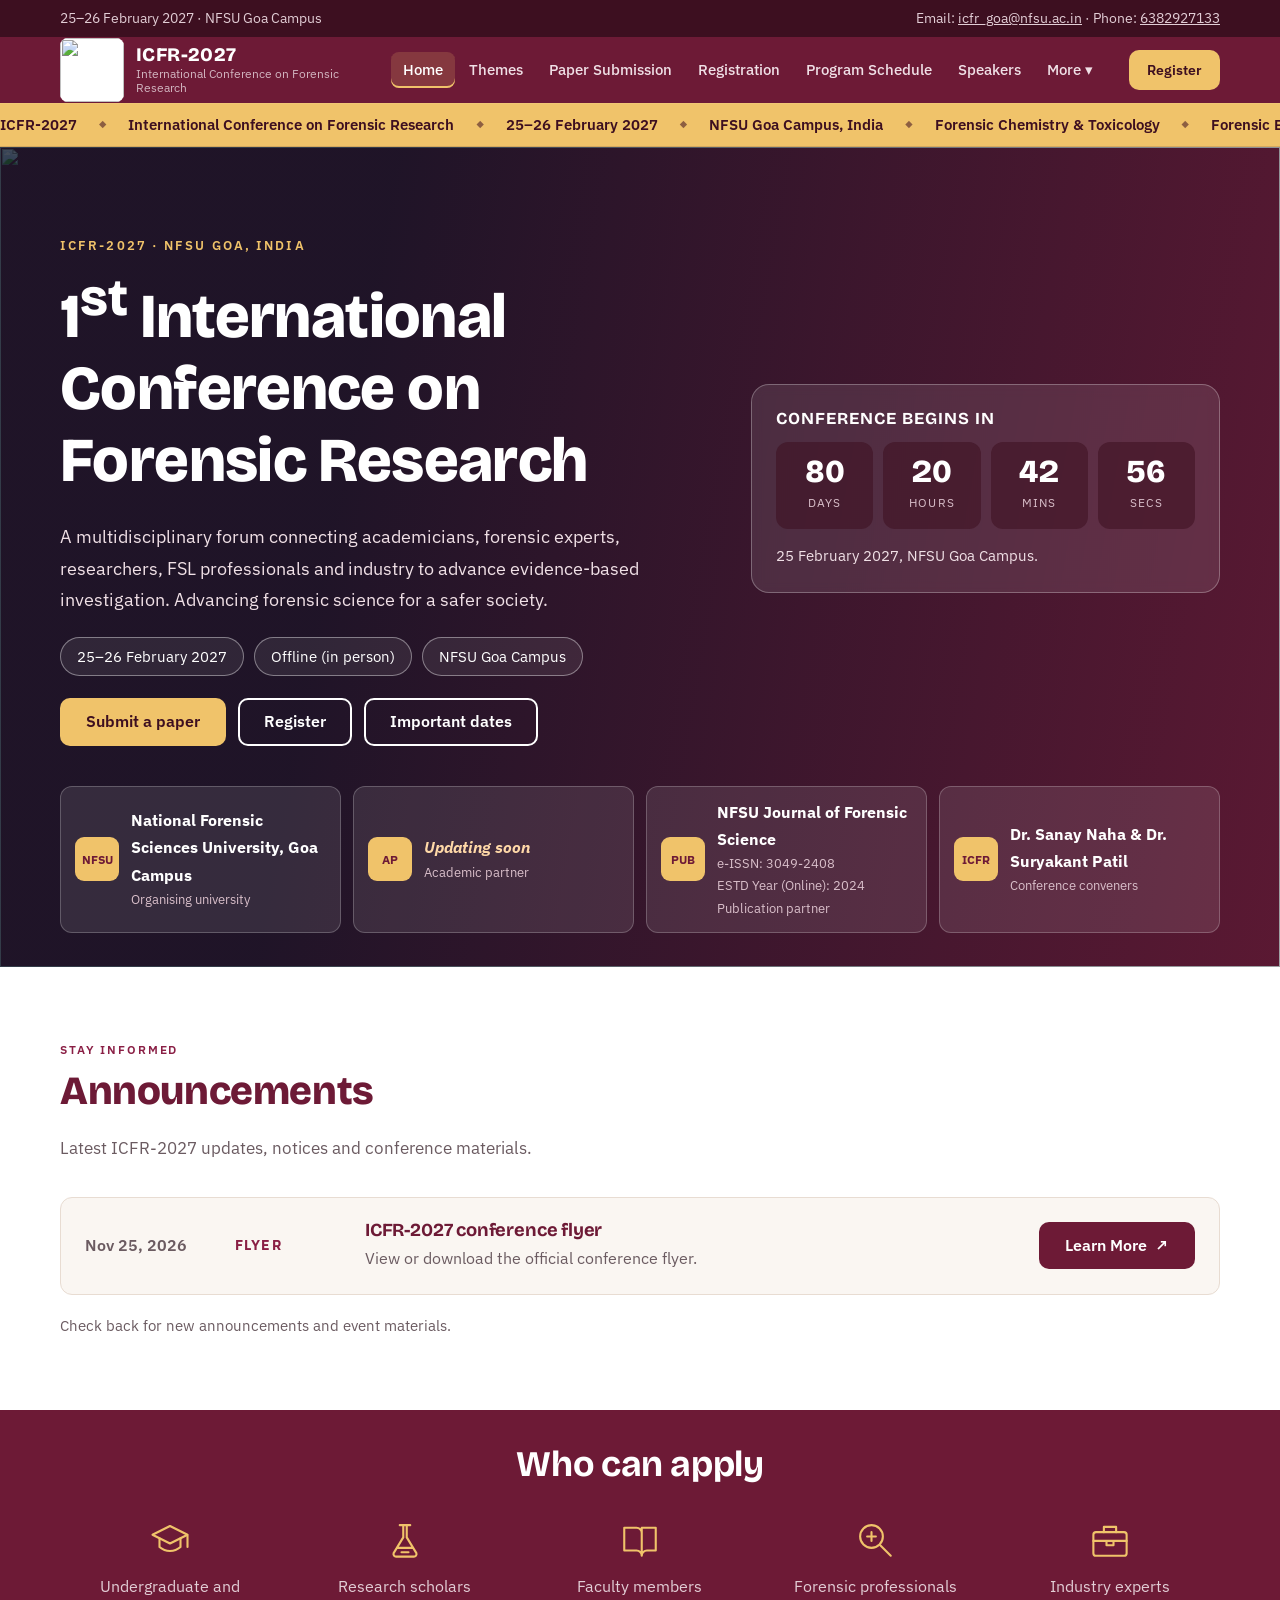
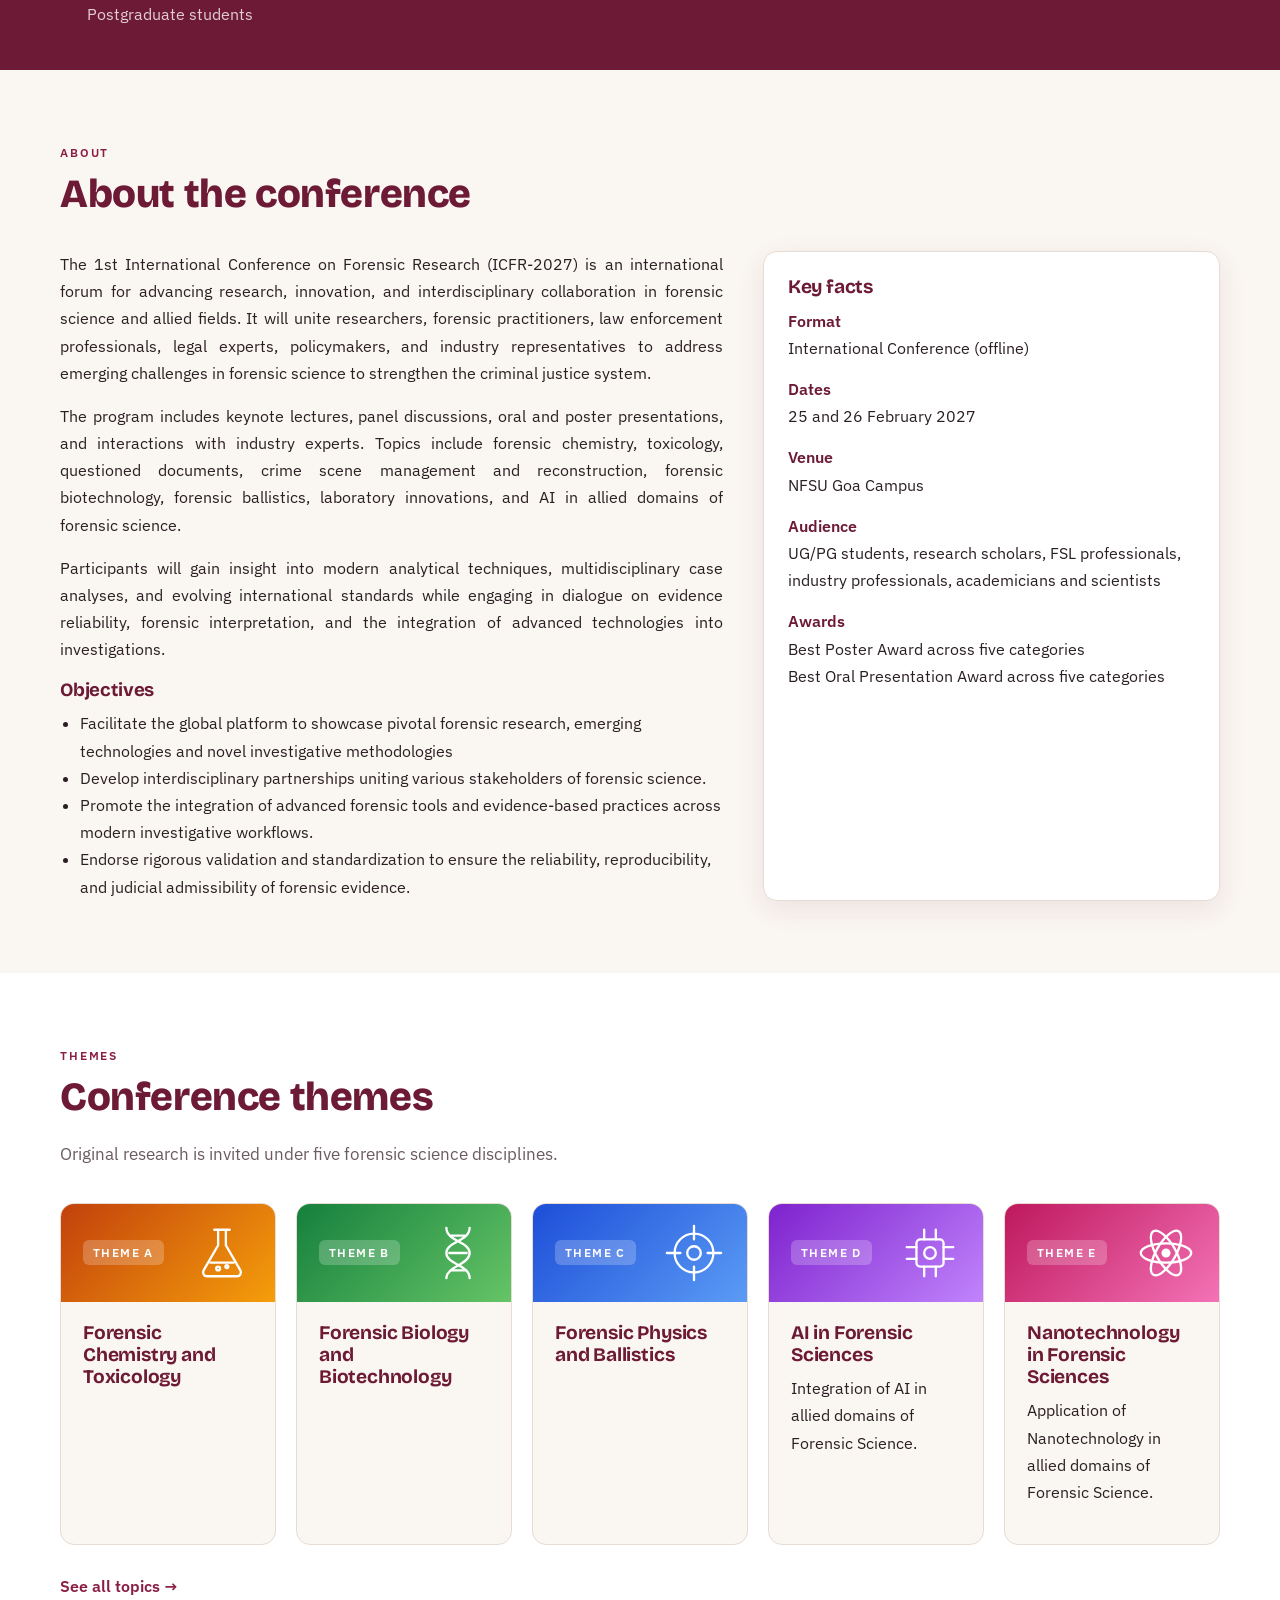
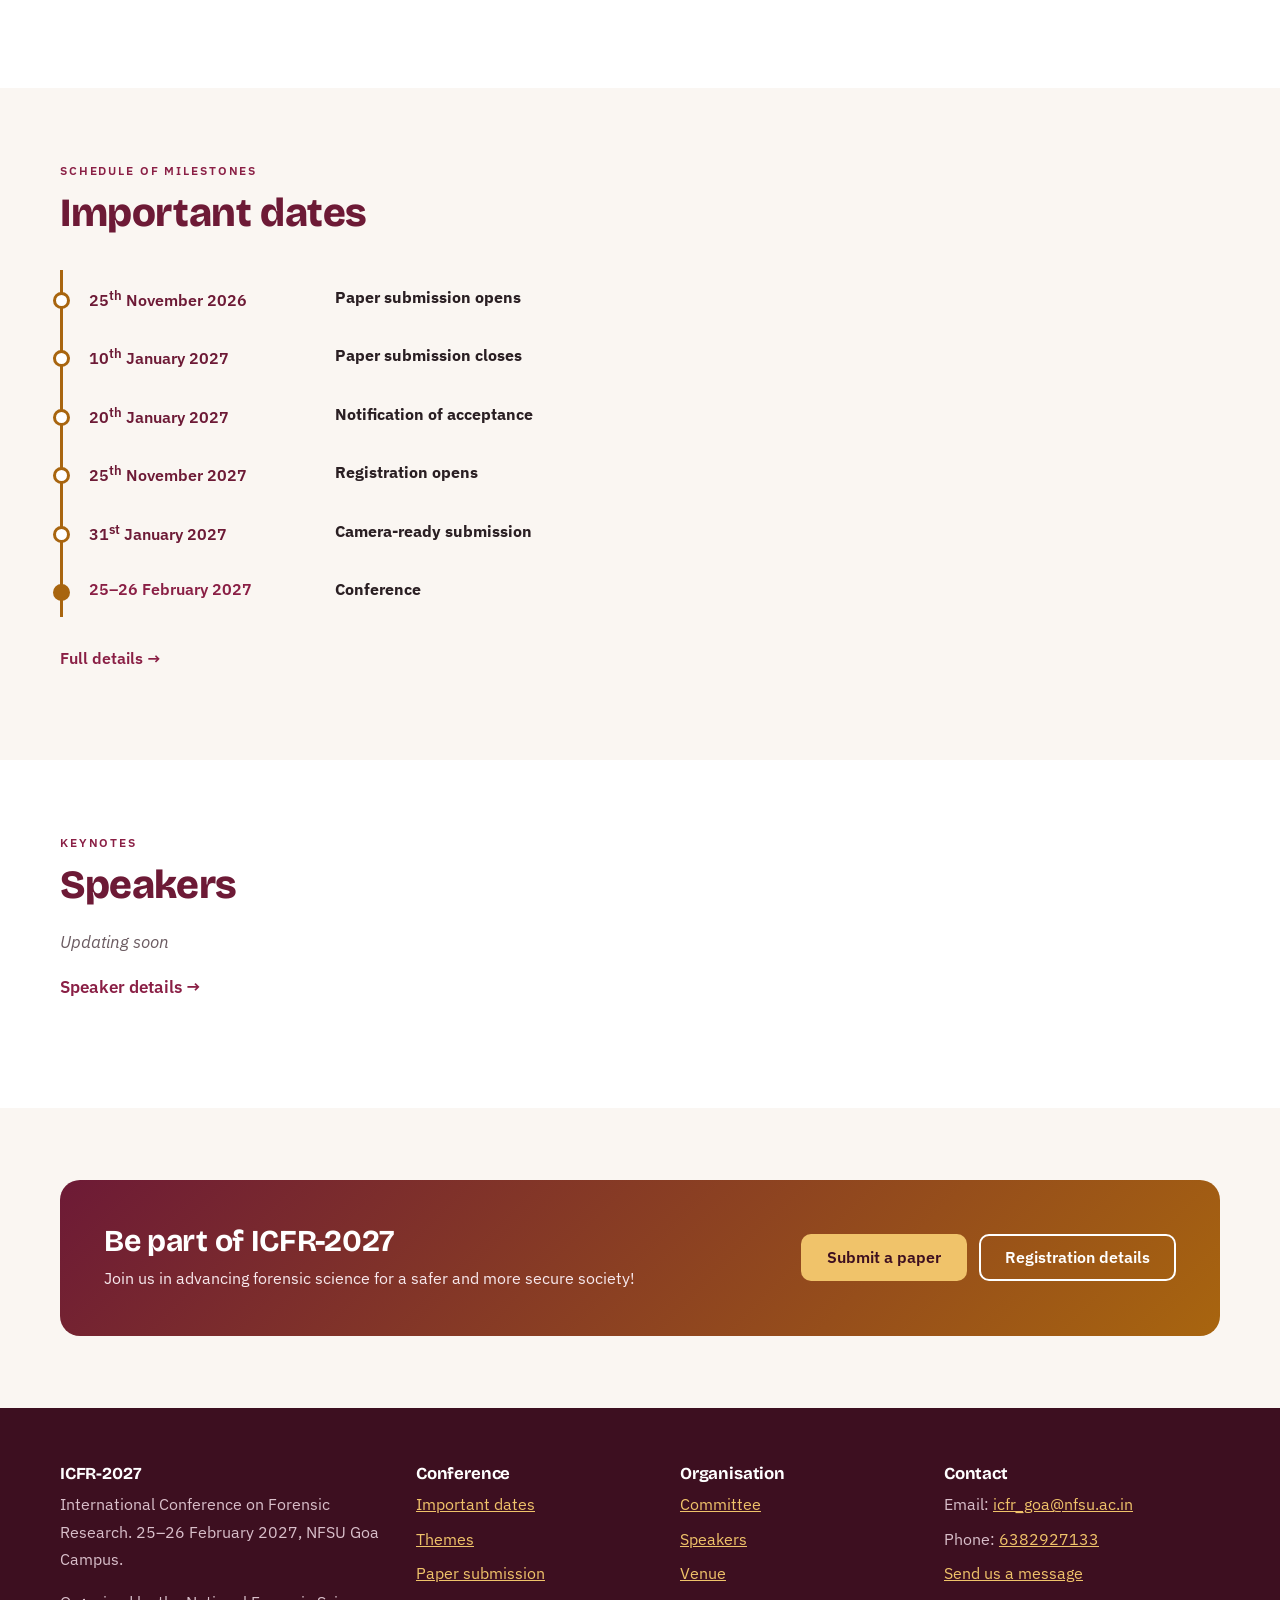
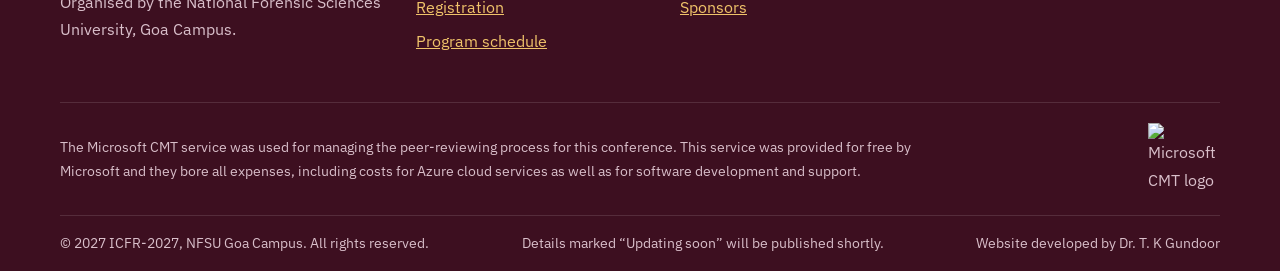
==== commit 7f759e03: "Latest website updates" ====
--- a/index.html
+++ b/index.html
@@ -13,7 +13,7 @@
 <meta property="og:url" content="https://www.example.org/">
 <meta property="og:image" content="https://www.example.org/images/og-image.svg">
 <meta name="twitter:card" content="summary_large_image">
-<link rel="icon" href="images/favicon.svg" type="image/svg+xml">
+<link rel="icon" href="logo.jpeg" type="image/jpeg">
 <link rel="preconnect" href="https://fonts.googleapis.com">
 <link rel="preconnect" href="https://fonts.gstatic.com" crossorigin>
 <link rel="stylesheet" href="https://fonts.googleapis.com/css2?family=Bricolage+Grotesque:opsz,wght@12..96,500;12..96,700;12..96,800&family=IBM+Plex+Sans:wght@400;500;600&display=swap">
@@ -25,7 +25,7 @@
 <a class="skip" href="#main">Skip to main content</a>
 <div class="topbar"><div class="container"><span>25&ndash;26 February 2027 &middot; NFSU Goa Campus</span><span>Email: <span class="upd" data-cfg="email">Updating soon</span> &middot; Phone: <span class="upd" data-cfg="phone">Updating soon</span></span></div></div>
 <header class="site-header"><div class="container">
-  <a class="brand" href="index.html" aria-label="ICFR-2027 home"><img class="brand-logo" src="images/icfr-goa-logo.png" alt="" aria-hidden="true"><span><strong>ICFR-2027</strong><small>International Conference on Forensic Research</small></span></a>
+  <a class="brand" href="index.html" aria-label="ICFR-2027 home"><img class="brand-logo" src="logo.jpeg" alt="" aria-hidden="true"><span><strong>ICFR-2027</strong><small>International Conference on Forensic Research</small></span></a>
   <button class="menu-toggle" aria-controls="site-nav" aria-expanded="false">Menu</button>
   <nav id="site-nav" aria-label="Main"><ul class="nav"><li><a href="index.html" aria-current="page">Home</a></li><li><a href="call-for-papers.html">Themes</a></li><li><a href="submission.html">Paper Submission</a></li><li><a href="registration.html">Registration</a></li><li><a href="schedule.html">Program Schedule</a></li><li><a href="speakers.html">Speakers</a></li><li class="m-only"><a href="important-dates.html">Important Dates</a></li><li class="m-only"><a href="venue.html">Venue</a></li><li class="m-only"><a href="goa-guide.html">Explore Goa</a></li><li class="m-only"><a href="committee.html">Committee</a></li><li class="m-only"><a href="sponsors.html">Sponsors</a></li><li class="m-only"><a href="contact.html">Contact</a></li><li class="has-more"><button class="more-btn" aria-expanded="false" aria-haspopup="true">More &#9662;</button><ul class="more-menu"><li><a href="important-dates.html">Important Dates</a></li><li><a href="venue.html">Venue</a></li><li><a href="goa-guide.html">Explore Goa</a></li><li><a href="committee.html">Committee</a></li><li><a href="sponsors.html">Sponsors</a></li><li><a href="contact.html">Contact</a></li></ul></li></ul></nav>
   <a class="btn primary sm hdr-cta" href="registration.html">Register</a>
@@ -56,6 +56,19 @@
   <div class="host"><span class="emblem">PUB</span><span><strong>NFSU Journal of Forensic Science</strong><small>e-ISSN: 3049-2408</small><small>ESTD Year (Online): 2024</small><small>Publication partner</small></span></div><div class="host"><span class="emblem">ICFR</span><span><strong>Dr. Sanay Naha &amp; Dr. Suryakant Patil</strong><small>Conference conveners</small></span></div>
  </div>
 </div></header>
+<section class="section announcements" id="announcements" aria-labelledby="announcements-title"><div class="container">
+ <div class="sec-head reveal"><span class="eyebrow">Stay informed</span><h2 id="announcements-title">Announcements</h2><p>Latest ICFR-2027 updates, notices and conference materials.</p></div>
+ <div class="announcement-list">
+  <article class="announcement-row reveal">
+   <time class="announcement-date" datetime="2026-11-25">Nov 25, 2026</time>
+   <span class="announcement-type">Flyer</span>
+   <div class="announcement-copy"><h3>ICFR-2027 conference flyer</h3><p>View or download the official conference flyer.</p></div>
+   <a class="btn solid announcement-link" href="ICFR%20(3).pdf" target="_blank" rel="noopener">Learn More <span aria-hidden="true">&nearr;</span></a>
+  </article>
+ </div>
+ <p class="announcement-note">Check back for new announcements and event materials.</p>
+</div></section>
+<!-- Add future announcement rows above. -->
 <section class="audience-band"><div class="container">
  <h2>Who can apply</h2>
  <div class="audience-list">
--- a/css/style.css
+++ b/css/style.css
@@ -115,6 +115,18 @@
 .card li{margin-bottom:4px}
 .link-more{font-weight:600;text-decoration:none}
 .link-more::after{content:" \2192"}
+.announcements{background:var(--surface)}
+.announcement-list{display:grid;gap:14px}
+.announcement-row{display:grid;grid-template-columns:130px 110px minmax(0,1fr) auto;gap:20px;align-items:center;padding:22px 24px;border:1px solid var(--line);border-radius:12px;background:var(--bg)}
+.announcement-date{color:var(--mute);font-weight:600}
+.announcement-type{color:var(--link);font-size:.88rem;font-weight:700;letter-spacing:.08em;text-transform:uppercase}
+.announcement-copy h3{margin:0 0 4px;font-size:1.15rem}
+.announcement-copy p{margin:0;color:var(--mute)}
+.announcement-link{white-space:nowrap}
+.announcement-link span{margin-left:4px}
+.announcement-note{margin:18px 0 0;color:var(--mute);font-size:.92rem}
+@media(max-width:900px){.announcement-row{grid-template-columns:110px 90px minmax(0,1fr);gap:12px}.announcement-link{grid-column:3;justify-self:start}}
+@media(max-width:620px){.announcement-row{grid-template-columns:100px minmax(0,1fr);gap:8px 14px;padding:18px}.announcement-copy,.announcement-link{grid-column:1/-1}.announcement-link{justify-self:start}}
 
 /* stats */
 .stats{background:var(--navy);color:#fff}
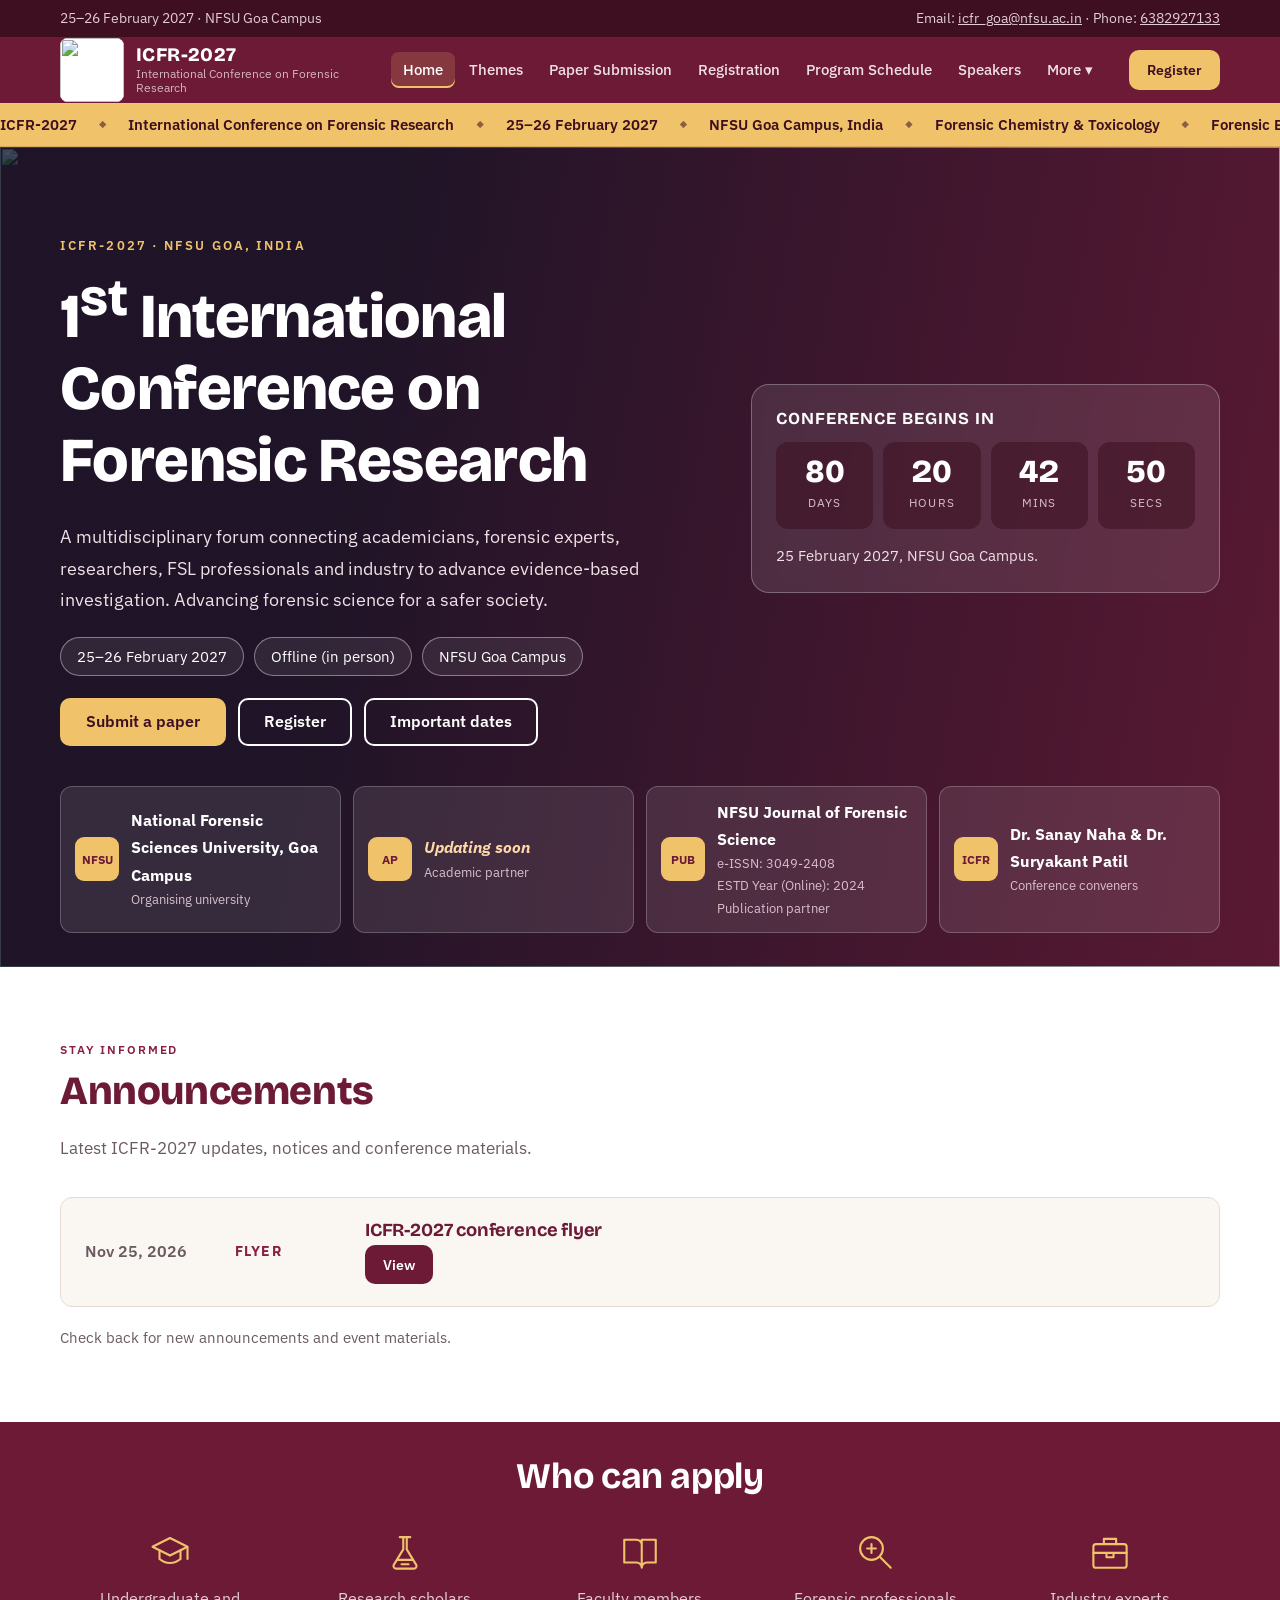
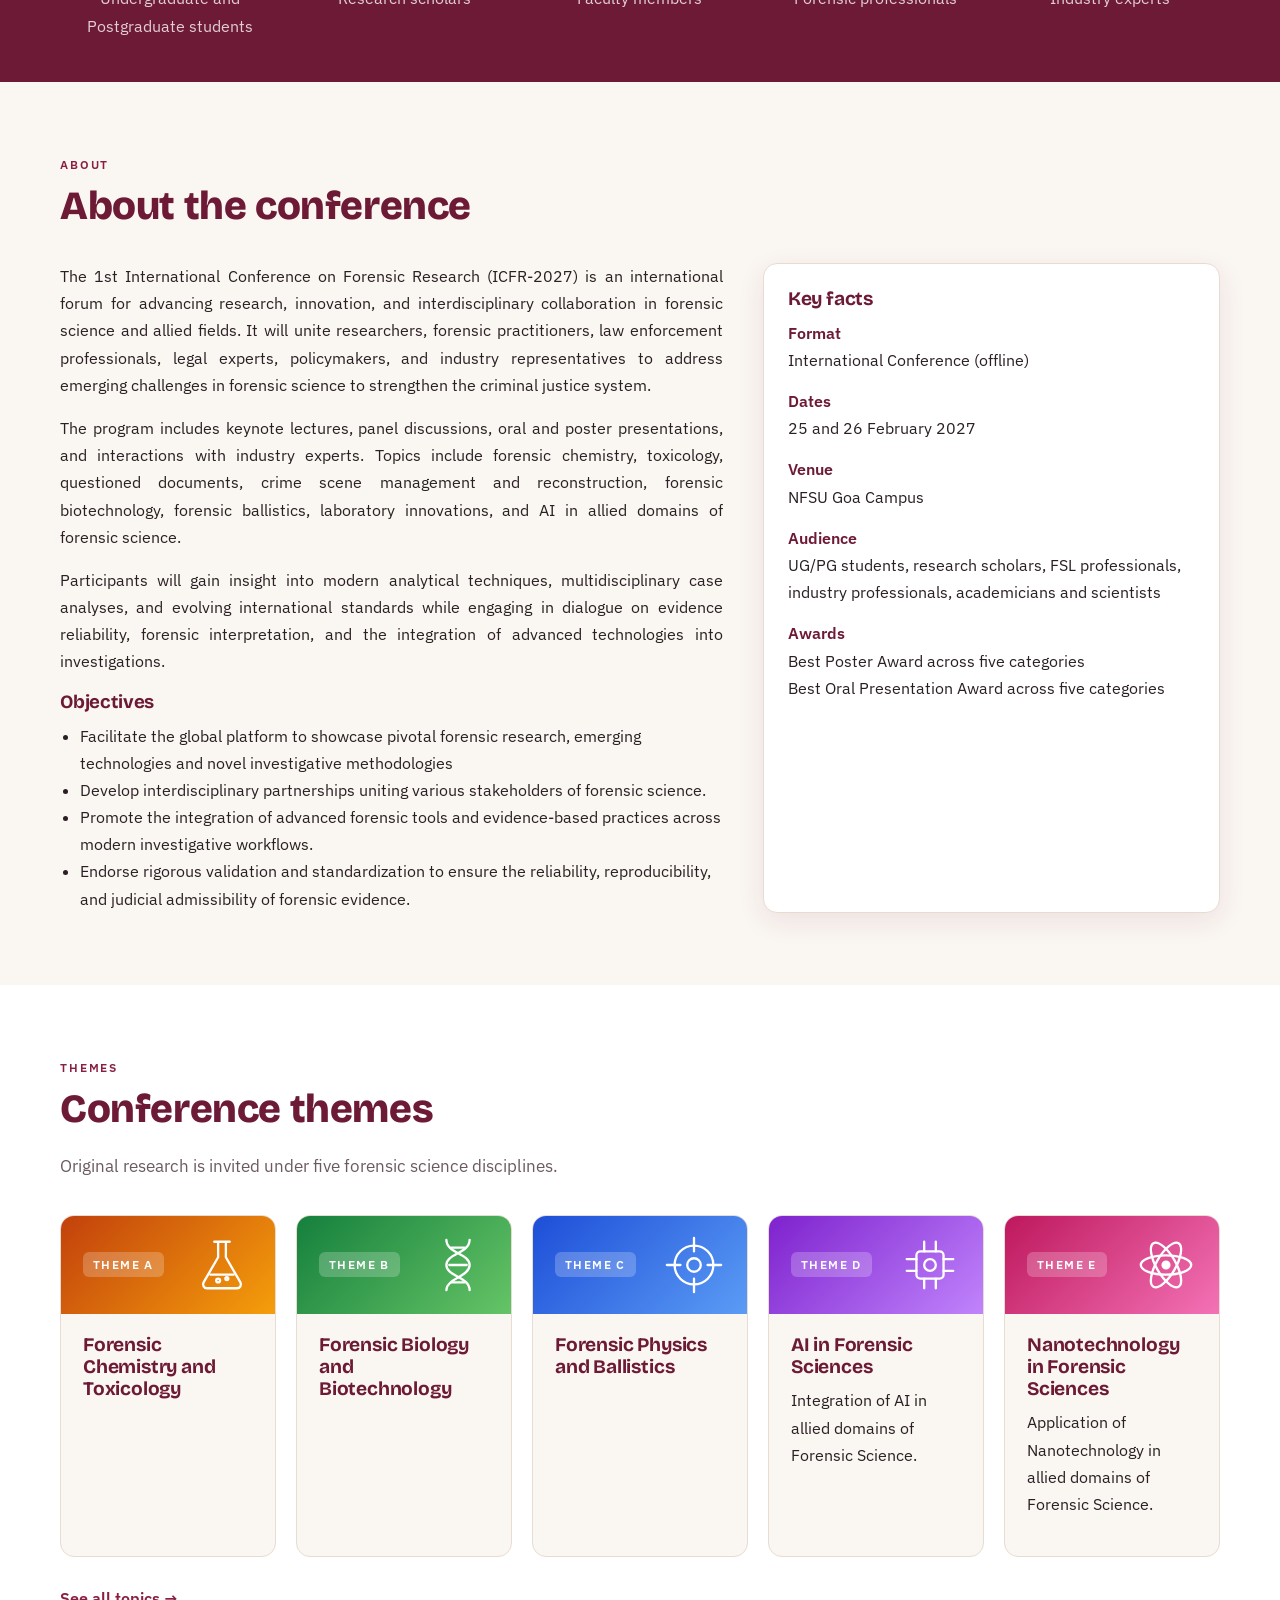
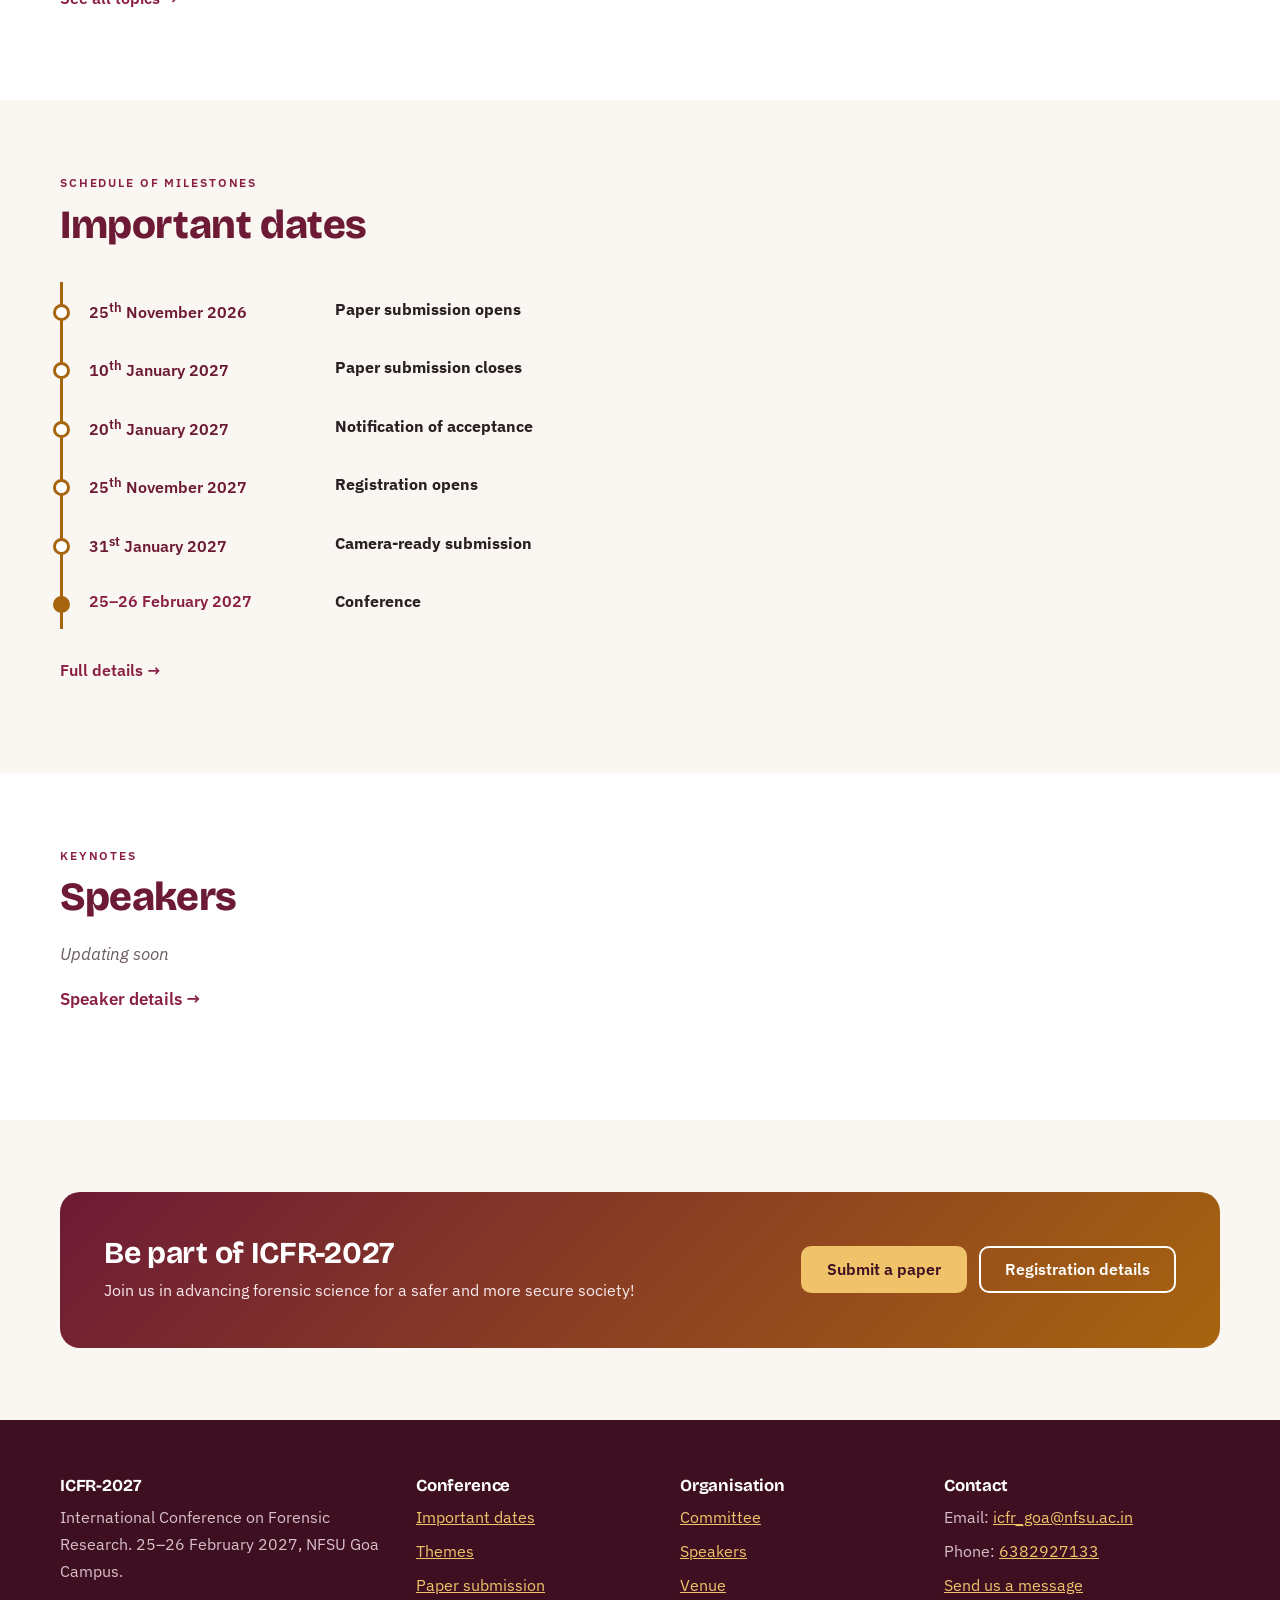
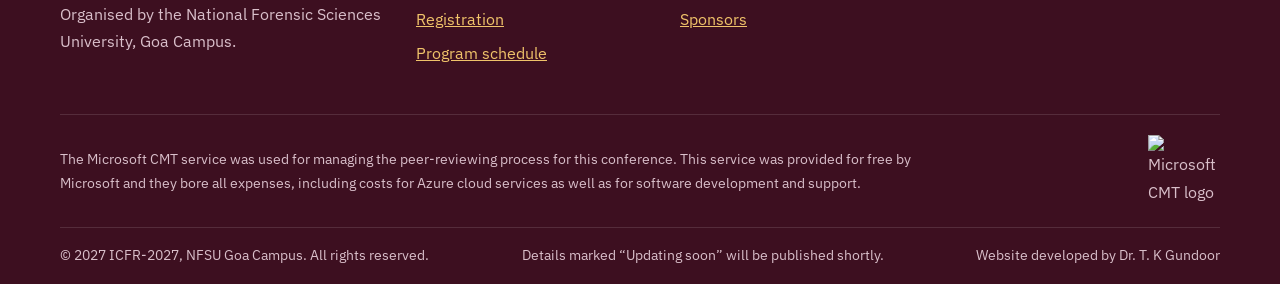
==== commit 1a165ca1: "Latest website updates" ====
--- a/index.html
+++ b/index.html
@@ -62,8 +62,7 @@
   <article class="announcement-row reveal">
    <time class="announcement-date" datetime="2026-11-25">Nov 25, 2026</time>
    <span class="announcement-type">Flyer</span>
-   <div class="announcement-copy"><h3>ICFR-2027 conference flyer</h3><p>View or download the official conference flyer.</p></div>
-   <a class="btn solid announcement-link" href="ICFR%20(3).pdf" target="_blank" rel="noopener">Learn More <span aria-hidden="true">&nearr;</span></a>
+   <div class="announcement-copy"><h3>ICFR-2027 conference flyer</h3><p><a class="btn solid sm" href="ICFR%20(3).pdf" target="_blank" rel="noopener">View</a></p></div>
   </article>
  </div>
  <p class="announcement-note">Check back for new announcements and event materials.</p>
--- a/css/style.css
+++ b/css/style.css
@@ -190,6 +190,16 @@
 .nac{columns:2;column-gap:40px;margin:0;padding-left:22px}
 @media(max-width:620px){.nac{columns:1}}
 .nac li{margin-bottom:6px;break-inside:avoid}
+.committee-profiles{align-items:stretch}
+.profile-card{display:flex;align-items:center;gap:22px;padding:18px;text-align:left}
+.profile-photo{width:150px;height:180px;flex:none;object-fit:cover;object-position:center 20%;border-radius:10px;background:var(--row)}
+.profile-details{min-width:0}
+.profile-details h3{margin:4px 0 6px;font-size:1.18rem}
+.profile-details p{margin:0;color:var(--mute)}
+@media(max-width:620px){
+  .profile-card{flex-direction:column;text-align:center;gap:14px}
+  .profile-photo{width:min(220px,100%);height:240px}
+}
 
 /* tabs */
 .tablist{display:none;gap:8px;margin-bottom:18px;flex-wrap:wrap}
